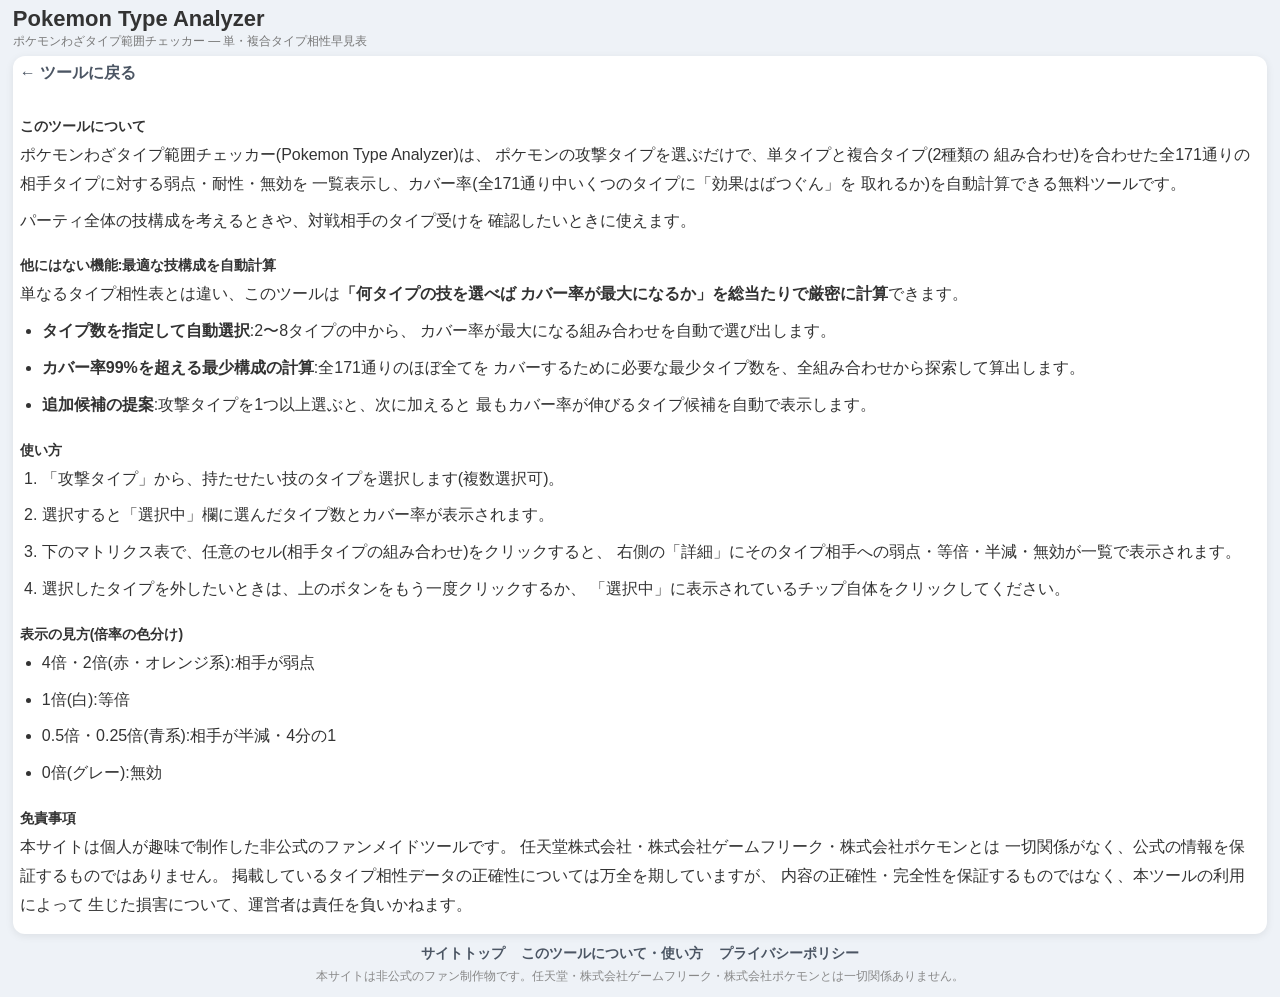
==== about.html @ 07f4dc1e "Highlight coverage-optimization features and suggest next best type Updates meta descriptions and ab" ====
<!DOCTYPE html>
<html lang="ja">
<head>
<meta charset="UTF-8">
<meta name="viewport" content="width=device-width, initial-scale=1.0">
<title>このツールについて・使い方 | ポケモンわざタイプ範囲チェッカー</title>
<meta name="description" content="ポケモンわざタイプ範囲チェッカー(Pokemon Type Analyzer)の使い方と、単タイプ・複合タイプの相性・カバー率表示の見方を説明しています。">
<link rel="stylesheet" href="style.css">
<script async src="https://pagead2.googlesyndication.com/pagead/js/adsbygoogle.js?client=ca-pub-9344731255606661"
     crossorigin="anonymous"></script>
</head>
<body>

<div class="container">

<header>
    <div>
        <h1>Pokemon Type Analyzer</h1>
        <p class="site-subtitle">ポケモンわざタイプ範囲チェッカー — 単・複合タイプ相性早見表</p>
    </div>
</header>

<section class="card page-content">

    <a class="back-link" href="index.html">&larr; ツールに戻る</a>

    <h2>このツールについて</h2>
    <p>
        ポケモンわざタイプ範囲チェッカー(Pokemon Type Analyzer)は、
        ポケモンの攻撃タイプを選ぶだけで、単タイプと複合タイプ(2種類の
        組み合わせ)を合わせた全171通りの相手タイプに対する弱点・耐性・無効を
        一覧表示し、カバー率(全171通り中いくつのタイプに「効果はばつぐん」を
        取れるか)を自動計算できる無料ツールです。
    </p>
    <p>
        パーティ全体の技構成を考えるときや、対戦相手のタイプ受けを
        確認したいときに使えます。
    </p>

    <h2>他にはない機能:最適な技構成を自動計算</h2>
    <p>
        単なるタイプ相性表とは違い、このツールは<b>「何タイプの技を選べば
        カバー率が最大になるか」を総当たりで厳密に計算</b>できます。
    </p>
    <ul>
        <li><b>タイプ数を指定して自動選択</b>:2〜8タイプの中から、
            カバー率が最大になる組み合わせを自動で選び出します。</li>
        <li><b>カバー率99%を超える最少構成の計算</b>:全171通りのほぼ全てを
            カバーするために必要な最少タイプ数を、全組み合わせから探索して算出します。</li>
        <li><b>追加候補の提案</b>:攻撃タイプを1つ以上選ぶと、次に加えると
            最もカバー率が伸びるタイプ候補を自動で表示します。</li>
    </ul>

    <h2>使い方</h2>
    <ol>
        <li>「攻撃タイプ」から、持たせたい技のタイプを選択します(複数選択可)。</li>
        <li>選択すると「選択中」欄に選んだタイプ数とカバー率が表示されます。</li>
        <li>下のマトリクス表で、任意のセル(相手タイプの組み合わせ)をクリックすると、
            右側の「詳細」にそのタイプ相手への弱点・等倍・半減・無効が一覧で表示されます。</li>
        <li>選択したタイプを外したいときは、上のボタンをもう一度クリックするか、
            「選択中」に表示されているチップ自体をクリックしてください。</li>
    </ol>

    <h2>表示の見方(倍率の色分け)</h2>
    <ul>
        <li>4倍・2倍(赤・オレンジ系):相手が弱点</li>
        <li>1倍(白):等倍</li>
        <li>0.5倍・0.25倍(青系):相手が半減・4分の1</li>
        <li>0倍(グレー):無効</li>
    </ul>

    <h2>免責事項</h2>
    <p>
        本サイトは個人が趣味で制作した非公式のファンメイドツールです。
        任天堂株式会社・株式会社ゲームフリーク・株式会社ポケモンとは
        一切関係がなく、公式の情報を保証するものではありません。
        掲載しているタイプ相性データの正確性については万全を期していますが、
        内容の正確性・完全性を保証するものではなく、本ツールの利用によって
        生じた損害について、運営者は責任を負いかねます。
    </p>

</section>

<footer class="site-footer">
    <nav>
        <a href="index.html">サイトトップ</a>
        <a href="about.html">このツールについて・使い方</a>
        <a href="privacy.html">プライバシーポリシー</a>
    </nav>
    <p class="footer-note">本サイトは非公式のファン制作物です。任天堂・株式会社ゲームフリーク・株式会社ポケモンとは一切関係ありません。</p>
</footer>

</div>

</body>
</html>
---- style.css ----
body{background:#eef2f7;font-family:'Yu Gothic UI','Meiryo',sans-serif;color:#333;}*{margin:0;padding:0;box-sizing:border-box}.container{width:98%;max-width:1800px;margin:6px auto}header{display:flex;flex-wrap:wrap;justify-content:space-between;align-items:center;gap:8px;margin-bottom:6px}h1{font-size:clamp(16px,3vw,22px)}.site-subtitle{font-size:clamp(10px,1.3vw,12px);color:#777;margin-top:1px}.header-note{font-size:10px;color:#999;max-width:280px;text-align:right;line-height:1.3}.card{background:#fff;margin-bottom:5px;padding:7px;border-radius:12px;box-shadow:0 2px 8px rgba(0,0,0,.08)}h2{font-size:14px;margin-bottom:5px}#type-list{display:grid;grid-template-columns:repeat(9,1fr);gap:4px}.type-button{border:none;border-radius:8px;padding:5px;cursor:pointer;font-weight:bold;transition:.15s;color:#333;font-size:12px}.type-button:hover{transform:scale(1.03)}.type-button.active{outline:3px solid #444}.normal{background:#ececec}.fire{background:#ffd9cc}.water{background:#d8edff}.electric{background:#fff5c7}.grass{background:#dff6d5}.ice{background:#e5fbff}.fighting{background:#ffd8d8}.poison{background:#eedcff}.ground{background:#f7e9cb}.flying{background:#eef0ff}.psychic{background:#ffdbe7}.bug{background:#edf7d7}.rock{background:#efe3cf}.ghost{background:#e4e0f4}.dragon{background:#ddd9ff}.dark{background:#ddd8d4}.steel{background:#ebedf2}.fairy{background:#ffe2ef}#selected-types{min-height:28px;display:flex;flex-wrap:wrap;gap:6px}.selected-chip{color:#333;border-radius:16px;padding:4px 10px;cursor:pointer;transition:.15s;font-weight:bold;font-size:13px}.selected-chip:hover{filter:brightness(0.93)}.selected-header{display:flex;flex-wrap:wrap;align-items:center;gap:8px;margin-bottom:6px}.selected-header h2{margin-bottom:0}.info-badge{background:#eef2f7;color:#4b5563;font-size:12px;font-weight:bold;padding:4px 10px;border-radius:14px;white-space:nowrap}.clear-button{border:1px solid #e0b4b4;border-radius:14px;padding:4px 10px;font-size:12px;font-weight:bold;background:#fff5f5;color:#b34343;cursor:pointer;transition:.15s;white-space:nowrap}.clear-button:hover{background:#ffe8e8}.matrix-wrapper{display:flex;gap:16px;align-items:stretch}#matrix-panel{flex:0 1 auto;overflow:auto;max-height:min(66vh,700px)}#detail-panel{flex:1;position:sticky;top:10px;max-height:min(66vh,700px);overflow:auto;padding:10px}#matrix-table{border-collapse:collapse;font-size:clamp(10px,1.2vw,12px);width:max-content}#matrix-table th,#matrix-table td{width:clamp(22px,3.1vw,28px);height:clamp(22px,3.1vw,28px);border:1px solid #d7d7d7;text-align:center;vertical-align:middle;white-space:nowrap}#matrix-table th.col-header{writing-mode:vertical-rl;text-orientation:mixed;height:auto;padding:4px 2px;letter-spacing:1px}#matrix-table th:first-child{width:auto;white-space:nowrap;padding:0 8px}#matrix-table td{cursor:pointer;user-select:none}#matrix-table td:hover{outline:2px solid #4285f4;outline-offset:-2px}#matrix-table th{position:sticky;top:0;z-index:2}#matrix-table th:first-child{left:0;z-index:3}#matrix-table td:first-child{position:sticky;left:0;font-weight:bold;z-index:1}.corner-cell{background:#f5f5f5}.multiplier4{background:#ffb3b3}.multiplier2{background:#ffd9b3}.multiplier1{background:#fff}.multiplier05{background:#dff2ff}.multiplier025{background:#b9ddff}.multiplier0{background:#d8d8d8}#detail{line-height:1.6;font-size:15px}#detail h3{margin-bottom:4px}#detail hr{margin:6px 0}.detail-group-title{font-size:13px;color:#777;margin-top:8px;margin-bottom:4px}.detail-grid{display:grid;grid-template-columns:repeat(3,1fr);gap:6px}.detail-cell{border-radius:8px;padding:6px 10px;display:flex;justify-content:space-between;align-items:center;font-size:13px;font-weight:bold;border:1px solid rgba(0,0,0,.06)}.detail-cell .detail-value{font-size:12px}.site-footer{margin-top:5px;padding:6px 0;text-align:center}.site-footer nav{display:flex;flex-wrap:wrap;justify-content:center;gap:16px;margin-bottom:5px}.site-footer nav a{color:#4b5563;text-decoration:none;font-size:14px;font-weight:bold}.site-footer nav a:hover{text-decoration:underline}.footer-note{font-size:12px;color:#888}.page-content h2{margin-top:22px}.page-content h2:first-child{margin-top:0}.page-content p,.page-content li{line-height:1.8;margin-bottom:8px}.page-content ul,.page-content ol{padding-left:22px;margin-bottom:12px}.back-link{display:inline-block;margin-bottom:12px;color:#4b5563;font-weight:bold;text-decoration:none}.back-link:hover{text-decoration:underline}.selected-panel{display:flex;gap:16px;align-items:flex-start;flex-wrap:wrap}.selected-main{flex:1;min-width:220px}.auto-select-panel{flex:0 0 auto;max-width:260px;padding-left:20px;border-left:1px solid #eee}.auto-select-title{font-size:11px;color:#999;margin-bottom:4px}.auto-select-list{display:flex;flex-wrap:wrap;gap:5px}.auto-select-button{border:1px solid #e0e0e0;border-radius:6px;padding:4px 8px;cursor:pointer;font-size:11px;background:#f7f8fa;color:#666;transition:.15s}.auto-select-button:hover{background:#eef0f4;color:#333}.auto-select-status{margin-top:5px;font-size:11px;color:#999;min-height:14px}.pokemon-list{display:flex;flex-wrap:wrap;gap:6px;margin-top:6px}.pokemon-chip{background:#eef2f7;color:#333;font-size:12px;font-weight:bold;padding:4px 10px;border-radius:14px}.pokemon-chip.more{background:transparent;color:#999;font-weight:normal}.external-note{margin-top:8px;font-size:10px;color:#aaa;line-height:1.4}.suggestion-area:empty{display:none}.suggestion-title{font-size:11px;color:#999;margin-top:8px;margin-bottom:4px}.suggestion-list{display:flex;flex-wrap:wrap;gap:6px}.suggestion-chip{border:none;border-radius:14px;padding:4px 10px;cursor:pointer;font-weight:bold;font-size:12px;color:#333;transition:.15s;display:flex;align-items:center;gap:5px}.suggestion-chip:hover{transform:scale(1.04)}.suggestion-percent{font-size:10px;font-weight:normal;color:#555;background:rgba(255,255,255,.6);padding:1px 5px;border-radius:8px}
@media (max-width:960px){
#type-list{grid-template-columns:repeat(6,1fr)}
.matrix-wrapper{flex-direction:column}
#matrix-panel{width:100%;max-width:100%;max-height:60vh}
#detail-panel{width:100%;min-width:0;position:static;top:auto;max-height:none;overflow:visible}
.selected-panel{flex-direction:column}
.auto-select-panel{max-width:100%;padding-left:0;border-left:none;border-top:1px solid #eee;padding-top:12px;width:100%}
}
@media (max-width:480px){
.container{width:100%;margin:8px auto;padding:0 8px}
h1{font-size:20px}
#type-list{grid-template-columns:repeat(auto-fill,minmax(70px,1fr))}
.header-note{max-width:100%;text-align:left}
}
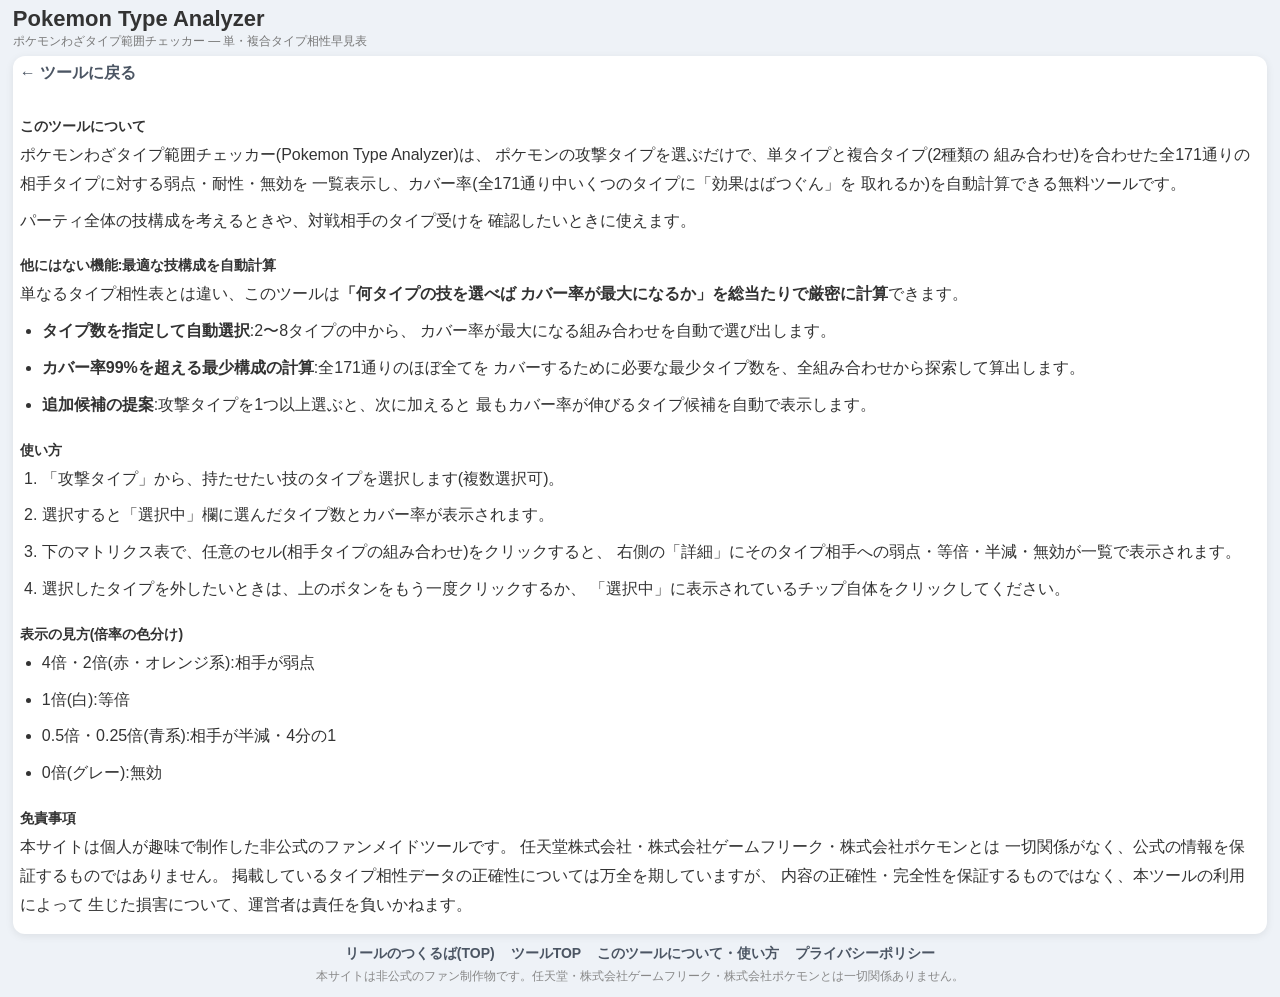
==== commit 847e630e: "Add link back to the リールのつくるば hub page in the footer The old "サイトトップ" link pointed at this tool's ow" ====
--- a/about.html
+++ b/about.html
@@ -3,6 +3,15 @@
 <head>
 <meta charset="UTF-8">
 <meta name="viewport" content="width=device-width, initial-scale=1.0">
+<!-- Google tag (gtag.js) -->
+<script async src="https://www.googletagmanager.com/gtag/js?id=G-6WRK5VPD4Z"></script>
+<script>
+  window.dataLayer = window.dataLayer || [];
+  function gtag(){dataLayer.push(arguments);}
+  gtag('js', new Date());
+
+  gtag('config', 'G-6WRK5VPD4Z');
+</script>
 <title>このツールについて・使い方 | ポケモンわざタイプ範囲チェッカー</title>
 <meta name="description" content="ポケモンわざタイプ範囲チェッカー(Pokemon Type Analyzer)の使い方と、単タイプ・複合タイプの相性・カバー率表示の見方を説明しています。">
 <link rel="stylesheet" href="style.css">
@@ -83,7 +92,8 @@
 
 <footer class="site-footer">
     <nav>
-        <a href="index.html">サイトトップ</a>
+        <a href="https://riki-riki-szk.github.io/">リールのつくるば(TOP)</a>
+        <a href="index.html">ツールTOP</a>
         <a href="about.html">このツールについて・使い方</a>
         <a href="privacy.html">プライバシーポリシー</a>
     </nav>
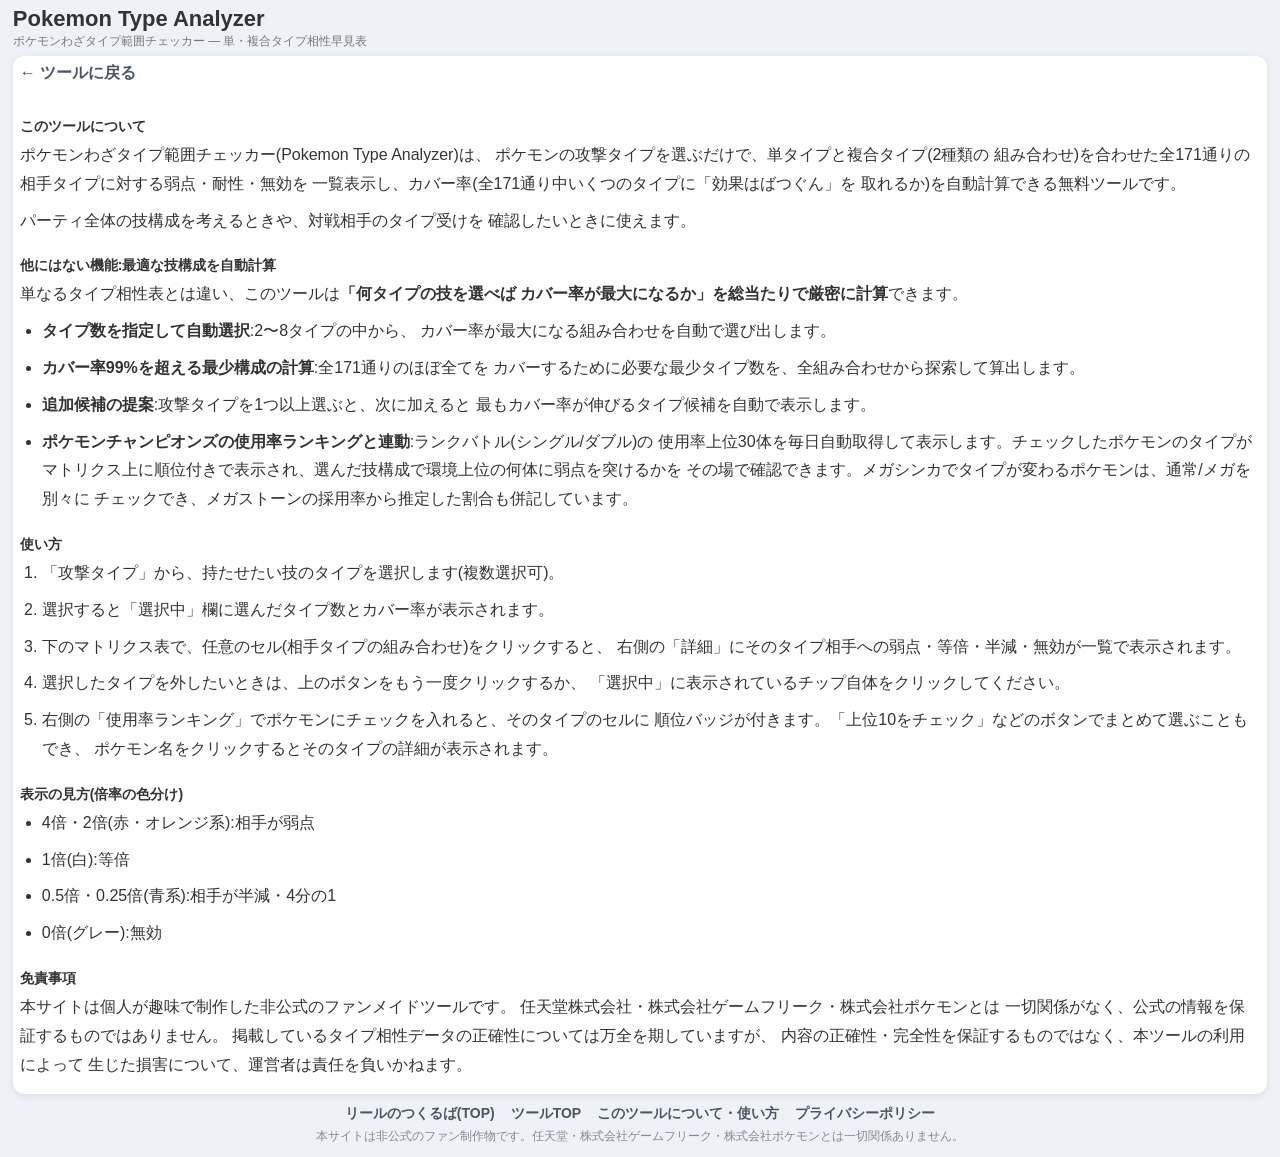
==== commit 7c7d1d86: "Add Pokemon Champions usage ranking panel linked to the matrix - scripts/build_ranking.py: fetch cha" ====
--- a/about.html
+++ b/about.html
@@ -58,6 +58,11 @@
             カバーするために必要な最少タイプ数を、全組み合わせから探索して算出します。</li>
         <li><b>追加候補の提案</b>:攻撃タイプを1つ以上選ぶと、次に加えると
             最もカバー率が伸びるタイプ候補を自動で表示します。</li>
+        <li><b>ポケモンチャンピオンズの使用率ランキングと連動</b>:ランクバトル(シングル/ダブル)の
+            使用率上位30体を毎日自動取得して表示します。チェックしたポケモンのタイプが
+            マトリクス上に順位付きで表示され、選んだ技構成で環境上位の何体に弱点を突けるかを
+            その場で確認できます。メガシンカでタイプが変わるポケモンは、通常/メガを別々に
+            チェックでき、メガストーンの採用率から推定した割合も併記しています。</li>
     </ul>
 
     <h2>使い方</h2>
@@ -68,6 +73,9 @@
             右側の「詳細」にそのタイプ相手への弱点・等倍・半減・無効が一覧で表示されます。</li>
         <li>選択したタイプを外したいときは、上のボタンをもう一度クリックするか、
             「選択中」に表示されているチップ自体をクリックしてください。</li>
+        <li>右側の「使用率ランキング」でポケモンにチェックを入れると、そのタイプのセルに
+            順位バッジが付きます。「上位10をチェック」などのボタンでまとめて選ぶこともでき、
+            ポケモン名をクリックするとそのタイプの詳細が表示されます。</li>
     </ol>
 
     <h2>表示の見方(倍率の色分け)</h2>
--- a/style.css
+++ b/style.css
@@ -1,4 +1,9 @@
-body{background:#eef2f7;font-family:'Yu Gothic UI','Meiryo',sans-serif;color:#333;}*{margin:0;padding:0;box-sizing:border-box}.container{width:98%;max-width:1800px;margin:6px auto}header{display:flex;flex-wrap:wrap;justify-content:space-between;align-items:center;gap:8px;margin-bottom:6px}h1{font-size:clamp(16px,3vw,22px)}.site-subtitle{font-size:clamp(10px,1.3vw,12px);color:#777;margin-top:1px}.header-note{font-size:10px;color:#999;max-width:280px;text-align:right;line-height:1.3}.card{background:#fff;margin-bottom:5px;padding:7px;border-radius:12px;box-shadow:0 2px 8px rgba(0,0,0,.08)}h2{font-size:14px;margin-bottom:5px}#type-list{display:grid;grid-template-columns:repeat(9,1fr);gap:4px}.type-button{border:none;border-radius:8px;padding:5px;cursor:pointer;font-weight:bold;transition:.15s;color:#333;font-size:12px}.type-button:hover{transform:scale(1.03)}.type-button.active{outline:3px solid #444}.normal{background:#ececec}.fire{background:#ffd9cc}.water{background:#d8edff}.electric{background:#fff5c7}.grass{background:#dff6d5}.ice{background:#e5fbff}.fighting{background:#ffd8d8}.poison{background:#eedcff}.ground{background:#f7e9cb}.flying{background:#eef0ff}.psychic{background:#ffdbe7}.bug{background:#edf7d7}.rock{background:#efe3cf}.ghost{background:#e4e0f4}.dragon{background:#ddd9ff}.dark{background:#ddd8d4}.steel{background:#ebedf2}.fairy{background:#ffe2ef}#selected-types{min-height:28px;display:flex;flex-wrap:wrap;gap:6px}.selected-chip{color:#333;border-radius:16px;padding:4px 10px;cursor:pointer;transition:.15s;font-weight:bold;font-size:13px}.selected-chip:hover{filter:brightness(0.93)}.selected-header{display:flex;flex-wrap:wrap;align-items:center;gap:8px;margin-bottom:6px}.selected-header h2{margin-bottom:0}.info-badge{background:#eef2f7;color:#4b5563;font-size:12px;font-weight:bold;padding:4px 10px;border-radius:14px;white-space:nowrap}.clear-button{border:1px solid #e0b4b4;border-radius:14px;padding:4px 10px;font-size:12px;font-weight:bold;background:#fff5f5;color:#b34343;cursor:pointer;transition:.15s;white-space:nowrap}.clear-button:hover{background:#ffe8e8}.matrix-wrapper{display:flex;gap:16px;align-items:stretch}#matrix-panel{flex:0 1 auto;overflow:auto;max-height:min(66vh,700px)}#detail-panel{flex:1;position:sticky;top:10px;max-height:min(66vh,700px);overflow:auto;padding:10px}#matrix-table{border-collapse:collapse;font-size:clamp(10px,1.2vw,12px);width:max-content}#matrix-table th,#matrix-table td{width:clamp(22px,3.1vw,28px);height:clamp(22px,3.1vw,28px);border:1px solid #d7d7d7;text-align:center;vertical-align:middle;white-space:nowrap}#matrix-table th.col-header{writing-mode:vertical-rl;text-orientation:mixed;height:auto;padding:4px 2px;letter-spacing:1px}#matrix-table th:first-child{width:auto;white-space:nowrap;padding:0 8px}#matrix-table td{cursor:pointer;user-select:none}#matrix-table td:hover{outline:2px solid #4285f4;outline-offset:-2px}#matrix-table th{position:sticky;top:0;z-index:2}#matrix-table th:first-child{left:0;z-index:3}#matrix-table td:first-child{position:sticky;left:0;font-weight:bold;z-index:1}.corner-cell{background:#f5f5f5}.multiplier4{background:#ffb3b3}.multiplier2{background:#ffd9b3}.multiplier1{background:#fff}.multiplier05{background:#dff2ff}.multiplier025{background:#b9ddff}.multiplier0{background:#d8d8d8}#detail{line-height:1.6;font-size:15px}#detail h3{margin-bottom:4px}#detail hr{margin:6px 0}.detail-group-title{font-size:13px;color:#777;margin-top:8px;margin-bottom:4px}.detail-grid{display:grid;grid-template-columns:repeat(3,1fr);gap:6px}.detail-cell{border-radius:8px;padding:6px 10px;display:flex;justify-content:space-between;align-items:center;font-size:13px;font-weight:bold;border:1px solid rgba(0,0,0,.06)}.detail-cell .detail-value{font-size:12px}.site-footer{margin-top:5px;padding:6px 0;text-align:center}.site-footer nav{display:flex;flex-wrap:wrap;justify-content:center;gap:16px;margin-bottom:5px}.site-footer nav a{color:#4b5563;text-decoration:none;font-size:14px;font-weight:bold}.site-footer nav a:hover{text-decoration:underline}.footer-note{font-size:12px;color:#888}.page-content h2{margin-top:22px}.page-content h2:first-child{margin-top:0}.page-content p,.page-content li{line-height:1.8;margin-bottom:8px}.page-content ul,.page-content ol{padding-left:22px;margin-bottom:12px}.back-link{display:inline-block;margin-bottom:12px;color:#4b5563;font-weight:bold;text-decoration:none}.back-link:hover{text-decoration:underline}.selected-panel{display:flex;gap:16px;align-items:flex-start;flex-wrap:wrap}.selected-main{flex:1;min-width:220px}.auto-select-panel{flex:0 0 auto;max-width:260px;padding-left:20px;border-left:1px solid #eee}.auto-select-title{font-size:11px;color:#999;margin-bottom:4px}.auto-select-list{display:flex;flex-wrap:wrap;gap:5px}.auto-select-button{border:1px solid #e0e0e0;border-radius:6px;padding:4px 8px;cursor:pointer;font-size:11px;background:#f7f8fa;color:#666;transition:.15s}.auto-select-button:hover{background:#eef0f4;color:#333}.auto-select-status{margin-top:5px;font-size:11px;color:#999;min-height:14px}.pokemon-list{display:flex;flex-wrap:wrap;gap:6px;margin-top:6px}.pokemon-chip{background:#eef2f7;color:#333;font-size:12px;font-weight:bold;padding:4px 10px;border-radius:14px}.pokemon-chip.more{background:transparent;color:#999;font-weight:normal}.external-note{margin-top:8px;font-size:10px;color:#aaa;line-height:1.4}.suggestion-area:empty{display:none}.suggestion-title{font-size:11px;color:#999;margin-top:8px;margin-bottom:4px}.suggestion-list{display:flex;flex-wrap:wrap;gap:6px}.suggestion-chip{border:none;border-radius:14px;padding:4px 10px;cursor:pointer;font-weight:bold;font-size:12px;color:#333;transition:.15s;display:flex;align-items:center;gap:5px}.suggestion-chip:hover{transform:scale(1.04)}.suggestion-percent{font-size:10px;font-weight:normal;color:#555;background:rgba(255,255,255,.6);padding:1px 5px;border-radius:8px}
+body{background:#eef2f7;font-family:'Yu Gothic UI','Meiryo',sans-serif;color:#333;}*{margin:0;padding:0;box-sizing:border-box}.container{width:98%;max-width:1800px;margin:6px auto}header{display:flex;flex-wrap:wrap;justify-content:space-between;align-items:center;gap:8px;margin-bottom:6px}h1{font-size:clamp(16px,3vw,22px)}.site-subtitle{font-size:clamp(10px,1.3vw,12px);color:#777;margin-top:1px}.header-note{font-size:10px;color:#999;max-width:280px;text-align:right;line-height:1.3}.card{background:#fff;margin-bottom:5px;padding:7px;border-radius:12px;box-shadow:0 2px 8px rgba(0,0,0,.08)}h2{font-size:14px;margin-bottom:5px}#type-list{display:grid;grid-template-columns:repeat(9,1fr);gap:4px}.type-button{border:none;border-radius:8px;padding:5px;cursor:pointer;font-weight:bold;transition:.15s;color:#333;font-size:12px}.type-button:hover{transform:scale(1.03)}.type-button.active{outline:3px solid #444}.normal{background:#ececec}.fire{background:#ffd9cc}.water{background:#d8edff}.electric{background:#fff5c7}.grass{background:#dff6d5}.ice{background:#e5fbff}.fighting{background:#ffd8d8}.poison{background:#eedcff}.ground{background:#f7e9cb}.flying{background:#eef0ff}.psychic{background:#ffdbe7}.bug{background:#edf7d7}.rock{background:#efe3cf}.ghost{background:#e4e0f4}.dragon{background:#ddd9ff}.dark{background:#ddd8d4}.steel{background:#ebedf2}.fairy{background:#ffe2ef}#selected-types{min-height:28px;display:flex;flex-wrap:wrap;gap:6px}.selected-chip{color:#333;border-radius:16px;padding:4px 10px;cursor:pointer;transition:.15s;font-weight:bold;font-size:13px}.selected-chip:hover{filter:brightness(0.93)}.selected-header{display:flex;flex-wrap:wrap;align-items:center;gap:8px;margin-bottom:6px}.selected-header h2{margin-bottom:0}.info-badge{background:#eef2f7;color:#4b5563;font-size:12px;font-weight:bold;padding:4px 10px;border-radius:14px;white-space:nowrap}.clear-button{border:1px solid #e0b4b4;border-radius:14px;padding:4px 10px;font-size:12px;font-weight:bold;background:#fff5f5;color:#b34343;cursor:pointer;transition:.15s;white-space:nowrap}.clear-button:hover{background:#ffe8e8}.matrix-wrapper{display:flex;gap:16px;align-items:stretch}#matrix-panel{flex:0 1 auto;overflow:auto;max-height:min(66vh,700px)}#detail-panel{flex:1;position:sticky;top:10px;max-height:min(66vh,700px);overflow:auto;padding:10px}#matrix-table{border-collapse:collapse;font-size:clamp(10px,1.2vw,12px);width:max-content}#matrix-table th,#matrix-table td{width:clamp(22px,3.1vw,28px);height:clamp(22px,3.1vw,28px);border:1px solid #d7d7d7;text-align:center;vertical-align:middle;white-space:nowrap}#matrix-table th.col-header{writing-mode:vertical-rl;text-orientation:mixed;height:auto;padding:4px 2px;letter-spacing:1px}#matrix-table th:first-child{width:auto;white-space:nowrap;padding:0 8px}#matrix-table td{cursor:pointer;user-select:none}#matrix-table td:hover{outline:2px solid #4285f4;outline-offset:-2px}#matrix-table th{position:sticky;top:0;z-index:2}#matrix-table th:first-child{left:0;z-index:3}#matrix-table td:first-child{position:sticky;left:0;font-weight:bold;z-index:1}.corner-cell{background:#f5f5f5}.multiplier4{background:#ffb3b3}.multiplier2{background:#ffd9b3}.multiplier1{background:#fff}.multiplier05{background:#dff2ff}.multiplier025{background:#b9ddff}.multiplier0{background:#d8d8d8}#detail{line-height:1.6;font-size:15px}#detail h3{margin-bottom:4px}#detail hr{margin:6px 0}.detail-group-title{font-size:13px;color:#777;margin-top:8px;margin-bottom:4px}.detail-grid{display:grid;grid-template-columns:repeat(3,1fr);gap:6px}.detail-cell{border-radius:8px;padding:6px 10px;display:flex;justify-content:space-between;align-items:center;font-size:13px;font-weight:bold;border:1px solid rgba(0,0,0,.06)}.detail-cell .detail-value{font-size:12px}.site-footer{margin-top:5px;padding:6px 0;text-align:center}.site-footer nav{display:flex;flex-wrap:wrap;justify-content:center;gap:16px;margin-bottom:5px}.site-footer nav a{color:#4b5563;text-decoration:none;font-size:14px;font-weight:bold}.site-footer nav a:hover{text-decoration:underline}.footer-note{font-size:12px;color:#888}.page-content h2{margin-top:22px}.page-content h2:first-child{margin-top:0}.page-content p,.page-content li{line-height:1.8;margin-bottom:8px}.page-content ul,.page-content ol{padding-left:22px;margin-bottom:12px}.back-link{display:inline-block;margin-bottom:12px;color:#4b5563;font-weight:bold;text-decoration:none}.back-link:hover{text-decoration:underline}.selected-panel{display:flex;gap:16px;align-items:flex-start;flex-wrap:wrap}.selected-main{flex:1;min-width:220px}.auto-select-panel{flex:0 0 auto;max-width:260px;padding-left:20px;border-left:1px solid #eee}.auto-select-title{font-size:11px;color:#999;margin-bottom:4px}.auto-select-list{display:flex;flex-wrap:wrap;gap:5px}.auto-select-button{border:1px solid #e0e0e0;border-radius:6px;padding:4px 8px;cursor:pointer;font-size:11px;background:#f7f8fa;color:#666;transition:.15s}.auto-select-button:hover{background:#eef0f4;color:#333}.auto-select-status{margin-top:5px;font-size:11px;color:#999;min-height:14px}.pokemon-list{display:flex;flex-wrap:wrap;gap:6px;margin-top:6px}.pokemon-chip{background:#eef2f7;color:#333;font-size:12px;font-weight:bold;padding:4px 10px;border-radius:14px}.pokemon-chip.more{background:transparent;color:#999;font-weight:normal}.external-note{margin-top:8px;font-size:10px;color:#aaa;line-height:1.4}.suggestion-area:empty{display:none}.suggestion-title{font-size:11px;color:#999;margin-top:8px;margin-bottom:4px}.suggestion-list{display:flex;flex-wrap:wrap;gap:6px}.suggestion-chip{border:none;border-radius:14px;padding:4px 10px;cursor:pointer;font-weight:bold;font-size:12px;color:#333;transition:.15s;display:flex;align-items:center;gap:5px}.suggestion-chip:hover{transform:scale(1.04)}.suggestion-percent{font-size:10px;font-weight:normal;color:#555;background:rgba(255,255,255,.6);padding:1px 5px;border-radius:8px}#ranking-panel{flex:1 1 340px;min-width:300px;max-width:560px;position:sticky;top:10px;max-height:min(66vh,700px);overflow:auto;padding:10px;font-size:12px}.ranking-header{display:flex;align-items:center;justify-content:space-between;gap:8px;flex-wrap:wrap}.ranking-header h2{margin-bottom:0}.ranking-tabs{display:flex;gap:4px}.ranking-tab{border:1px solid #e0e0e0;border-radius:6px;padding:3px 10px;font-size:11px;background:#f7f8fa;color:#666;cursor:pointer;transition:.15s}.ranking-tab:hover{background:#eef0f4;color:#333}.ranking-tab.active{background:#2563eb;border-color:#2563eb;color:#fff;font-weight:bold}.ranking-meta{font-size:10px;color:#999;margin-top:2px;min-height:12px}.ranking-actions{display:flex;flex-wrap:wrap;gap:5px;margin-top:6px}.ranking-summary{font-size:11px;color:#4b5563;font-weight:bold;background:#eef2f7;border-radius:8px;padding:5px 8px;margin-top:6px;line-height:1.4}.ranking-list{display:flex;flex-direction:column;gap:2px;margin-top:6px}.ranking-row{border-bottom:1px solid #f0f0f0;padding:3px 0}.ranking-main{display:flex;align-items:center;gap:5px;flex-wrap:wrap}.ranking-check{width:14px;height:14px;margin:0;cursor:pointer;accent-color:#2563eb;flex:0 0 auto}.ranking-no{font-size:10px;font-weight:bold;color:#fff;background:#9aa4b2;border-radius:8px;min-width:22px;text-align:center;padding:1px 4px;flex:0 0 auto}.ranking-row:nth-child(-n+3) .ranking-no{background:#d97706}.ranking-name{border:none;background:none;font-size:12px;font-weight:bold;color:#333;cursor:pointer;padding:2px 2px;text-align:left;font-family:inherit}.ranking-name:hover{text-decoration:underline;color:#2563eb}.ranking-types{display:inline-flex;gap:3px;flex-wrap:wrap;margin-left:auto}.ranking-type-chip{font-size:10px;font-weight:bold;color:#333;border-radius:8px;padding:1px 6px;border:1px solid rgba(0,0,0,.06);white-space:nowrap}.ranking-forms{display:flex;flex-direction:column;gap:2px;margin:2px 0 0 22px}.ranking-form{display:flex;align-items:center;gap:5px;cursor:pointer;font-size:11px;color:#555}.ranking-form-name{font-weight:bold;min-width:36px}.ranking-form .ranking-types{margin-left:0}.ranking-rate{font-size:10px;color:#888;margin-left:auto;white-space:nowrap}#matrix-table td{position:relative}#matrix-table td.ranking-marked{box-shadow:inset 0 0 0 2px #2563eb}.ranking-mark{position:absolute;top:-1px;right:-1px;font-size:8px;line-height:1;font-weight:bold;color:#fff;background:#2563eb;border-radius:0 0 0 4px;padding:1px 3px;pointer-events:none}
+@media (max-width:1200px){
+.matrix-wrapper{flex-wrap:wrap}
+#ranking-panel{flex:1 1 100%;min-width:0;max-width:100%;position:static;top:auto;max-height:60vh}
+.ranking-list{display:grid;grid-template-columns:1fr 1fr;gap:2px 16px}
+}
 @media (max-width:960px){
 #type-list{grid-template-columns:repeat(6,1fr)}
 .matrix-wrapper{flex-direction:column}
@@ -7,6 +12,9 @@
 .selected-panel{flex-direction:column}
 .auto-select-panel{max-width:100%;padding-left:0;border-left:none;border-top:1px solid #eee;padding-top:12px;width:100%}
 }
+@media (max-width:600px){
+.ranking-list{grid-template-columns:1fr}
+}
 @media (max-width:480px){
 .container{width:100%;margin:8px auto;padding:0 8px}
 h1{font-size:20px}
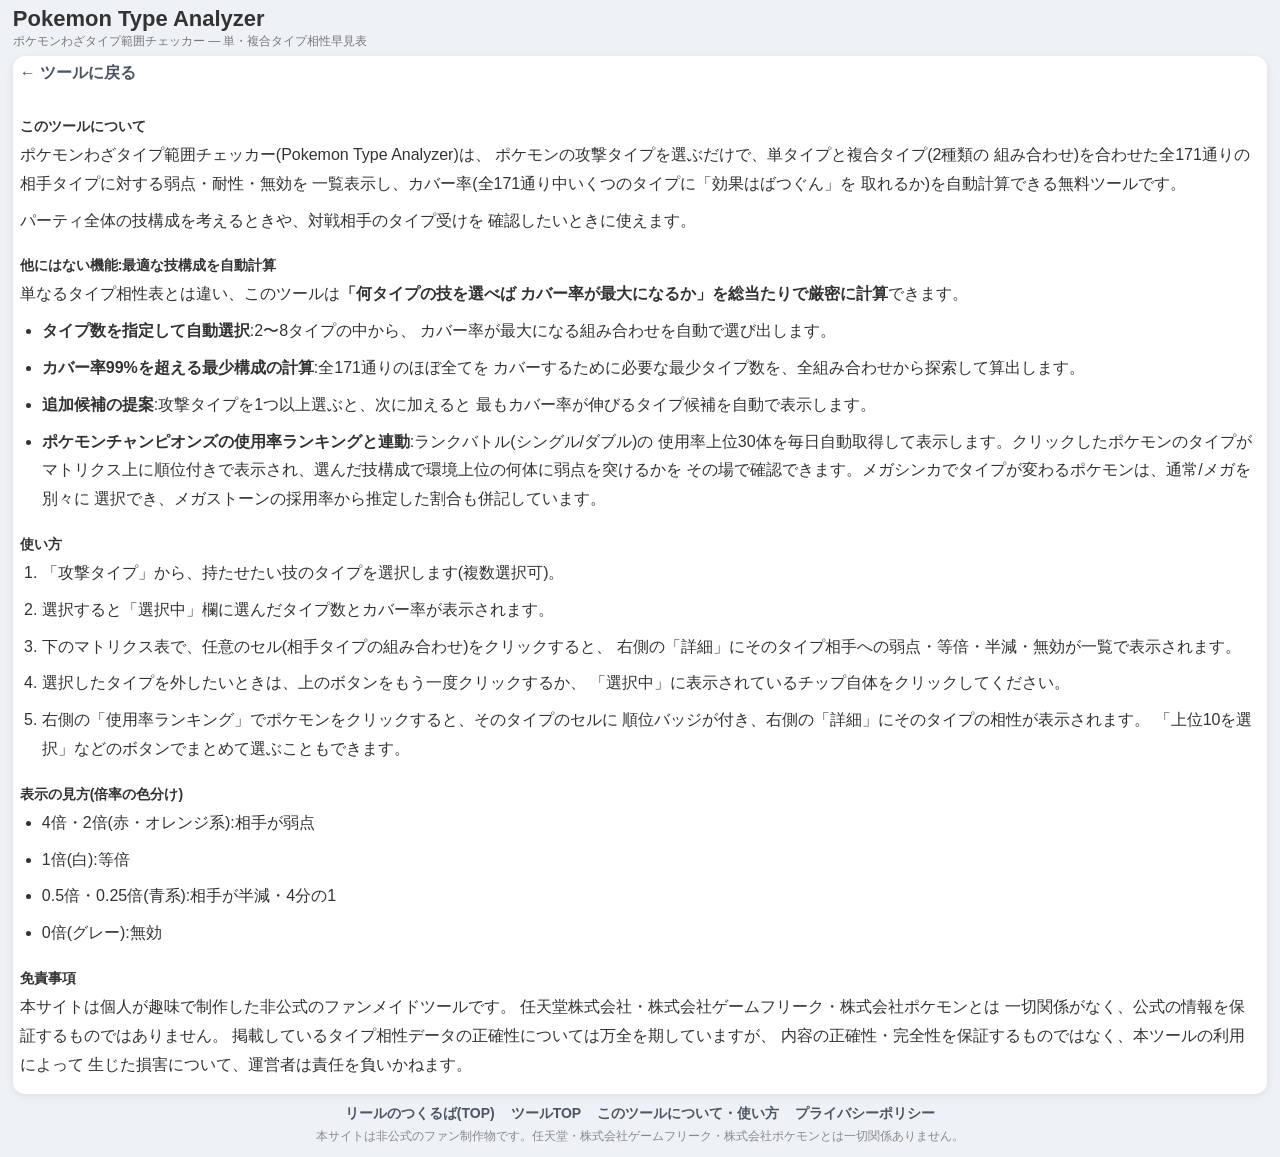
==== commit 8f1a94ec: "Switch ranking panel from checkboxes to click-toggle buttons One button per form, styled like the at" ====
--- a/about.html
+++ b/about.html
@@ -59,10 +59,10 @@
         <li><b>追加候補の提案</b>:攻撃タイプを1つ以上選ぶと、次に加えると
             最もカバー率が伸びるタイプ候補を自動で表示します。</li>
         <li><b>ポケモンチャンピオンズの使用率ランキングと連動</b>:ランクバトル(シングル/ダブル)の
-            使用率上位30体を毎日自動取得して表示します。チェックしたポケモンのタイプが
+            使用率上位30体を毎日自動取得して表示します。クリックしたポケモンのタイプが
             マトリクス上に順位付きで表示され、選んだ技構成で環境上位の何体に弱点を突けるかを
             その場で確認できます。メガシンカでタイプが変わるポケモンは、通常/メガを別々に
-            チェックでき、メガストーンの採用率から推定した割合も併記しています。</li>
+            選択でき、メガストーンの採用率から推定した割合も併記しています。</li>
     </ul>
 
     <h2>使い方</h2>
@@ -73,9 +73,9 @@
             右側の「詳細」にそのタイプ相手への弱点・等倍・半減・無効が一覧で表示されます。</li>
         <li>選択したタイプを外したいときは、上のボタンをもう一度クリックするか、
             「選択中」に表示されているチップ自体をクリックしてください。</li>
-        <li>右側の「使用率ランキング」でポケモンにチェックを入れると、そのタイプのセルに
-            順位バッジが付きます。「上位10をチェック」などのボタンでまとめて選ぶこともでき、
-            ポケモン名をクリックするとそのタイプの詳細が表示されます。</li>
+        <li>右側の「使用率ランキング」でポケモンをクリックすると、そのタイプのセルに
+            順位バッジが付き、右側の「詳細」にそのタイプの相性が表示されます。
+            「上位10を選択」などのボタンでまとめて選ぶこともできます。</li>
     </ol>
 
     <h2>表示の見方(倍率の色分け)</h2>
--- a/style.css
+++ b/style.css
@@ -1,5 +1,5 @@
-body{background:#eef2f7;font-family:'Yu Gothic UI','Meiryo',sans-serif;color:#333;}*{margin:0;padding:0;box-sizing:border-box}.container{width:98%;max-width:1800px;margin:6px auto}header{display:flex;flex-wrap:wrap;justify-content:space-between;align-items:center;gap:8px;margin-bottom:6px}h1{font-size:clamp(16px,3vw,22px)}.site-subtitle{font-size:clamp(10px,1.3vw,12px);color:#777;margin-top:1px}.header-note{font-size:10px;color:#999;max-width:280px;text-align:right;line-height:1.3}.card{background:#fff;margin-bottom:5px;padding:7px;border-radius:12px;box-shadow:0 2px 8px rgba(0,0,0,.08)}h2{font-size:14px;margin-bottom:5px}#type-list{display:grid;grid-template-columns:repeat(9,1fr);gap:4px}.type-button{border:none;border-radius:8px;padding:5px;cursor:pointer;font-weight:bold;transition:.15s;color:#333;font-size:12px}.type-button:hover{transform:scale(1.03)}.type-button.active{outline:3px solid #444}.normal{background:#ececec}.fire{background:#ffd9cc}.water{background:#d8edff}.electric{background:#fff5c7}.grass{background:#dff6d5}.ice{background:#e5fbff}.fighting{background:#ffd8d8}.poison{background:#eedcff}.ground{background:#f7e9cb}.flying{background:#eef0ff}.psychic{background:#ffdbe7}.bug{background:#edf7d7}.rock{background:#efe3cf}.ghost{background:#e4e0f4}.dragon{background:#ddd9ff}.dark{background:#ddd8d4}.steel{background:#ebedf2}.fairy{background:#ffe2ef}#selected-types{min-height:28px;display:flex;flex-wrap:wrap;gap:6px}.selected-chip{color:#333;border-radius:16px;padding:4px 10px;cursor:pointer;transition:.15s;font-weight:bold;font-size:13px}.selected-chip:hover{filter:brightness(0.93)}.selected-header{display:flex;flex-wrap:wrap;align-items:center;gap:8px;margin-bottom:6px}.selected-header h2{margin-bottom:0}.info-badge{background:#eef2f7;color:#4b5563;font-size:12px;font-weight:bold;padding:4px 10px;border-radius:14px;white-space:nowrap}.clear-button{border:1px solid #e0b4b4;border-radius:14px;padding:4px 10px;font-size:12px;font-weight:bold;background:#fff5f5;color:#b34343;cursor:pointer;transition:.15s;white-space:nowrap}.clear-button:hover{background:#ffe8e8}.matrix-wrapper{display:flex;gap:16px;align-items:stretch}#matrix-panel{flex:0 1 auto;overflow:auto;max-height:min(66vh,700px)}#detail-panel{flex:1;position:sticky;top:10px;max-height:min(66vh,700px);overflow:auto;padding:10px}#matrix-table{border-collapse:collapse;font-size:clamp(10px,1.2vw,12px);width:max-content}#matrix-table th,#matrix-table td{width:clamp(22px,3.1vw,28px);height:clamp(22px,3.1vw,28px);border:1px solid #d7d7d7;text-align:center;vertical-align:middle;white-space:nowrap}#matrix-table th.col-header{writing-mode:vertical-rl;text-orientation:mixed;height:auto;padding:4px 2px;letter-spacing:1px}#matrix-table th:first-child{width:auto;white-space:nowrap;padding:0 8px}#matrix-table td{cursor:pointer;user-select:none}#matrix-table td:hover{outline:2px solid #4285f4;outline-offset:-2px}#matrix-table th{position:sticky;top:0;z-index:2}#matrix-table th:first-child{left:0;z-index:3}#matrix-table td:first-child{position:sticky;left:0;font-weight:bold;z-index:1}.corner-cell{background:#f5f5f5}.multiplier4{background:#ffb3b3}.multiplier2{background:#ffd9b3}.multiplier1{background:#fff}.multiplier05{background:#dff2ff}.multiplier025{background:#b9ddff}.multiplier0{background:#d8d8d8}#detail{line-height:1.6;font-size:15px}#detail h3{margin-bottom:4px}#detail hr{margin:6px 0}.detail-group-title{font-size:13px;color:#777;margin-top:8px;margin-bottom:4px}.detail-grid{display:grid;grid-template-columns:repeat(3,1fr);gap:6px}.detail-cell{border-radius:8px;padding:6px 10px;display:flex;justify-content:space-between;align-items:center;font-size:13px;font-weight:bold;border:1px solid rgba(0,0,0,.06)}.detail-cell .detail-value{font-size:12px}.site-footer{margin-top:5px;padding:6px 0;text-align:center}.site-footer nav{display:flex;flex-wrap:wrap;justify-content:center;gap:16px;margin-bottom:5px}.site-footer nav a{color:#4b5563;text-decoration:none;font-size:14px;font-weight:bold}.site-footer nav a:hover{text-decoration:underline}.footer-note{font-size:12px;color:#888}.page-content h2{margin-top:22px}.page-content h2:first-child{margin-top:0}.page-content p,.page-content li{line-height:1.8;margin-bottom:8px}.page-content ul,.page-content ol{padding-left:22px;margin-bottom:12px}.back-link{display:inline-block;margin-bottom:12px;color:#4b5563;font-weight:bold;text-decoration:none}.back-link:hover{text-decoration:underline}.selected-panel{display:flex;gap:16px;align-items:flex-start;flex-wrap:wrap}.selected-main{flex:1;min-width:220px}.auto-select-panel{flex:0 0 auto;max-width:260px;padding-left:20px;border-left:1px solid #eee}.auto-select-title{font-size:11px;color:#999;margin-bottom:4px}.auto-select-list{display:flex;flex-wrap:wrap;gap:5px}.auto-select-button{border:1px solid #e0e0e0;border-radius:6px;padding:4px 8px;cursor:pointer;font-size:11px;background:#f7f8fa;color:#666;transition:.15s}.auto-select-button:hover{background:#eef0f4;color:#333}.auto-select-status{margin-top:5px;font-size:11px;color:#999;min-height:14px}.pokemon-list{display:flex;flex-wrap:wrap;gap:6px;margin-top:6px}.pokemon-chip{background:#eef2f7;color:#333;font-size:12px;font-weight:bold;padding:4px 10px;border-radius:14px}.pokemon-chip.more{background:transparent;color:#999;font-weight:normal}.external-note{margin-top:8px;font-size:10px;color:#aaa;line-height:1.4}.suggestion-area:empty{display:none}.suggestion-title{font-size:11px;color:#999;margin-top:8px;margin-bottom:4px}.suggestion-list{display:flex;flex-wrap:wrap;gap:6px}.suggestion-chip{border:none;border-radius:14px;padding:4px 10px;cursor:pointer;font-weight:bold;font-size:12px;color:#333;transition:.15s;display:flex;align-items:center;gap:5px}.suggestion-chip:hover{transform:scale(1.04)}.suggestion-percent{font-size:10px;font-weight:normal;color:#555;background:rgba(255,255,255,.6);padding:1px 5px;border-radius:8px}#ranking-panel{flex:1 1 340px;min-width:300px;max-width:560px;position:sticky;top:10px;max-height:min(66vh,700px);overflow:auto;padding:10px;font-size:12px}.ranking-header{display:flex;align-items:center;justify-content:space-between;gap:8px;flex-wrap:wrap}.ranking-header h2{margin-bottom:0}.ranking-tabs{display:flex;gap:4px}.ranking-tab{border:1px solid #e0e0e0;border-radius:6px;padding:3px 10px;font-size:11px;background:#f7f8fa;color:#666;cursor:pointer;transition:.15s}.ranking-tab:hover{background:#eef0f4;color:#333}.ranking-tab.active{background:#2563eb;border-color:#2563eb;color:#fff;font-weight:bold}.ranking-meta{font-size:10px;color:#999;margin-top:2px;min-height:12px}.ranking-actions{display:flex;flex-wrap:wrap;gap:5px;margin-top:6px}.ranking-summary{font-size:11px;color:#4b5563;font-weight:bold;background:#eef2f7;border-radius:8px;padding:5px 8px;margin-top:6px;line-height:1.4}.ranking-list{display:flex;flex-direction:column;gap:2px;margin-top:6px}.ranking-row{border-bottom:1px solid #f0f0f0;padding:3px 0}.ranking-main{display:flex;align-items:center;gap:5px;flex-wrap:wrap}.ranking-check{width:14px;height:14px;margin:0;cursor:pointer;accent-color:#2563eb;flex:0 0 auto}.ranking-no{font-size:10px;font-weight:bold;color:#fff;background:#9aa4b2;border-radius:8px;min-width:22px;text-align:center;padding:1px 4px;flex:0 0 auto}.ranking-row:nth-child(-n+3) .ranking-no{background:#d97706}.ranking-name{border:none;background:none;font-size:12px;font-weight:bold;color:#333;cursor:pointer;padding:2px 2px;text-align:left;font-family:inherit}.ranking-name:hover{text-decoration:underline;color:#2563eb}.ranking-types{display:inline-flex;gap:3px;flex-wrap:wrap;margin-left:auto}.ranking-type-chip{font-size:10px;font-weight:bold;color:#333;border-radius:8px;padding:1px 6px;border:1px solid rgba(0,0,0,.06);white-space:nowrap}.ranking-forms{display:flex;flex-direction:column;gap:2px;margin:2px 0 0 22px}.ranking-form{display:flex;align-items:center;gap:5px;cursor:pointer;font-size:11px;color:#555}.ranking-form-name{font-weight:bold;min-width:36px}.ranking-form .ranking-types{margin-left:0}.ranking-rate{font-size:10px;color:#888;margin-left:auto;white-space:nowrap}#matrix-table td{position:relative}#matrix-table td.ranking-marked{box-shadow:inset 0 0 0 2px #2563eb}.ranking-mark{position:absolute;top:-1px;right:-1px;font-size:8px;line-height:1;font-weight:bold;color:#fff;background:#2563eb;border-radius:0 0 0 4px;padding:1px 3px;pointer-events:none}
-@media (max-width:1200px){
+body{background:#eef2f7;font-family:'Yu Gothic UI','Meiryo',sans-serif;color:#333;}*{margin:0;padding:0;box-sizing:border-box}.container{width:98%;max-width:1800px;margin:6px auto}header{display:flex;flex-wrap:wrap;justify-content:space-between;align-items:center;gap:8px;margin-bottom:6px}h1{font-size:clamp(16px,3vw,22px)}.site-subtitle{font-size:clamp(10px,1.3vw,12px);color:#777;margin-top:1px}.header-note{font-size:10px;color:#999;max-width:280px;text-align:right;line-height:1.3}.card{background:#fff;margin-bottom:5px;padding:7px;border-radius:12px;box-shadow:0 2px 8px rgba(0,0,0,.08)}h2{font-size:14px;margin-bottom:5px}#type-list{display:grid;grid-template-columns:repeat(9,1fr);gap:4px}.type-button{border:none;border-radius:8px;padding:5px;cursor:pointer;font-weight:bold;transition:.15s;color:#333;font-size:12px}.type-button:hover{transform:scale(1.03)}.type-button.active{outline:3px solid #444}.normal{background:#ececec}.fire{background:#ffd9cc}.water{background:#d8edff}.electric{background:#fff5c7}.grass{background:#dff6d5}.ice{background:#e5fbff}.fighting{background:#ffd8d8}.poison{background:#eedcff}.ground{background:#f7e9cb}.flying{background:#eef0ff}.psychic{background:#ffdbe7}.bug{background:#edf7d7}.rock{background:#efe3cf}.ghost{background:#e4e0f4}.dragon{background:#ddd9ff}.dark{background:#ddd8d4}.steel{background:#ebedf2}.fairy{background:#ffe2ef}#selected-types{min-height:28px;display:flex;flex-wrap:wrap;gap:6px}.selected-chip{color:#333;border-radius:16px;padding:4px 10px;cursor:pointer;transition:.15s;font-weight:bold;font-size:13px}.selected-chip:hover{filter:brightness(0.93)}.selected-header{display:flex;flex-wrap:wrap;align-items:center;gap:8px;margin-bottom:6px}.selected-header h2{margin-bottom:0}.info-badge{background:#eef2f7;color:#4b5563;font-size:12px;font-weight:bold;padding:4px 10px;border-radius:14px;white-space:nowrap}.clear-button{border:1px solid #e0b4b4;border-radius:14px;padding:4px 10px;font-size:12px;font-weight:bold;background:#fff5f5;color:#b34343;cursor:pointer;transition:.15s;white-space:nowrap}.clear-button:hover{background:#ffe8e8}.matrix-wrapper{display:flex;gap:16px;align-items:stretch}#matrix-panel{flex:0 1 auto;overflow:auto;max-height:min(66vh,700px)}#detail-panel{flex:1;position:sticky;top:10px;max-height:min(66vh,700px);overflow:auto;padding:10px}#matrix-table{border-collapse:collapse;font-size:clamp(10px,1.2vw,12px);width:max-content}#matrix-table th,#matrix-table td{width:clamp(22px,3.1vw,28px);height:clamp(22px,3.1vw,28px);border:1px solid #d7d7d7;text-align:center;vertical-align:middle;white-space:nowrap}#matrix-table th.col-header{writing-mode:vertical-rl;text-orientation:mixed;height:auto;padding:4px 2px;letter-spacing:1px}#matrix-table th:first-child{width:auto;white-space:nowrap;padding:0 8px}#matrix-table td{cursor:pointer;user-select:none}#matrix-table td:hover{outline:2px solid #4285f4;outline-offset:-2px}#matrix-table th{position:sticky;top:0;z-index:2}#matrix-table th:first-child{left:0;z-index:3}#matrix-table td:first-child{position:sticky;left:0;font-weight:bold;z-index:1}.corner-cell{background:#f5f5f5}.multiplier4{background:#ffb3b3}.multiplier2{background:#ffd9b3}.multiplier1{background:#fff}.multiplier05{background:#dff2ff}.multiplier025{background:#b9ddff}.multiplier0{background:#d8d8d8}#detail{line-height:1.6;font-size:15px}#detail h3{margin-bottom:4px}#detail hr{margin:6px 0}.detail-group-title{font-size:13px;color:#777;margin-top:8px;margin-bottom:4px}.detail-grid{display:grid;grid-template-columns:repeat(3,1fr);gap:6px}.detail-cell{border-radius:8px;padding:6px 10px;display:flex;justify-content:space-between;align-items:center;font-size:13px;font-weight:bold;border:1px solid rgba(0,0,0,.06)}.detail-cell .detail-value{font-size:12px}.site-footer{margin-top:5px;padding:6px 0;text-align:center}.site-footer nav{display:flex;flex-wrap:wrap;justify-content:center;gap:16px;margin-bottom:5px}.site-footer nav a{color:#4b5563;text-decoration:none;font-size:14px;font-weight:bold}.site-footer nav a:hover{text-decoration:underline}.footer-note{font-size:12px;color:#888}.page-content h2{margin-top:22px}.page-content h2:first-child{margin-top:0}.page-content p,.page-content li{line-height:1.8;margin-bottom:8px}.page-content ul,.page-content ol{padding-left:22px;margin-bottom:12px}.back-link{display:inline-block;margin-bottom:12px;color:#4b5563;font-weight:bold;text-decoration:none}.back-link:hover{text-decoration:underline}.selected-panel{display:flex;gap:16px;align-items:flex-start;flex-wrap:wrap}.selected-main{flex:1;min-width:220px}.auto-select-panel{flex:0 0 auto;max-width:260px;padding-left:20px;border-left:1px solid #eee}.auto-select-title{font-size:11px;color:#999;margin-bottom:4px}.auto-select-list{display:flex;flex-wrap:wrap;gap:5px}.auto-select-button{border:1px solid #e0e0e0;border-radius:6px;padding:4px 8px;cursor:pointer;font-size:11px;background:#f7f8fa;color:#666;transition:.15s}.auto-select-button:hover{background:#eef0f4;color:#333}.auto-select-status{margin-top:5px;font-size:11px;color:#999;min-height:14px}.pokemon-list{display:flex;flex-wrap:wrap;gap:6px;margin-top:6px}.pokemon-chip{background:#eef2f7;color:#333;font-size:12px;font-weight:bold;padding:4px 10px;border-radius:14px}.pokemon-chip.more{background:transparent;color:#999;font-weight:normal}.external-note{margin-top:8px;font-size:10px;color:#aaa;line-height:1.4}.suggestion-area:empty{display:none}.suggestion-title{font-size:11px;color:#999;margin-top:8px;margin-bottom:4px}.suggestion-list{display:flex;flex-wrap:wrap;gap:6px}.suggestion-chip{border:none;border-radius:14px;padding:4px 10px;cursor:pointer;font-weight:bold;font-size:12px;color:#333;transition:.15s;display:flex;align-items:center;gap:5px}.suggestion-chip:hover{transform:scale(1.04)}.suggestion-percent{font-size:10px;font-weight:normal;color:#555;background:rgba(255,255,255,.6);padding:1px 5px;border-radius:8px}#ranking-panel{flex:0 1 400px;min-width:340px;position:sticky;top:10px;max-height:min(66vh,700px);overflow:auto;padding:10px;font-size:12px}.ranking-header{display:flex;align-items:center;justify-content:space-between;gap:8px;flex-wrap:wrap}.ranking-header h2{margin-bottom:0}.ranking-tabs{display:flex;gap:4px}.ranking-tab{border:1px solid #e0e0e0;border-radius:6px;padding:3px 10px;font-size:11px;background:#f7f8fa;color:#666;cursor:pointer;transition:.15s}.ranking-tab:hover{background:#eef0f4;color:#333}.ranking-tab.active{background:#2563eb;border-color:#2563eb;color:#fff;font-weight:bold}.ranking-meta{font-size:10px;color:#999;margin-top:2px;min-height:12px}.ranking-actions{display:flex;flex-wrap:wrap;gap:5px;margin-top:6px}.ranking-summary{font-size:11px;color:#4b5563;font-weight:bold;background:#eef2f7;border-radius:8px;padding:5px 8px;margin-top:6px;line-height:1.4}.ranking-list{display:flex;flex-direction:column;gap:3px;margin-top:6px}.ranking-item{display:flex;align-items:center;gap:5px;flex-wrap:wrap;width:100%;border:none;border-radius:8px;padding:4px 6px;background:#f3f5f9;color:#333;cursor:pointer;font-family:inherit;font-size:12px;text-align:left;transition:.15s}.ranking-item:hover{background:#e9edf5;transform:scale(1.01)}.ranking-item.active{outline:3px solid #444;background:#fff}.ranking-item-sub{margin-left:22px;width:calc(100% - 22px)}.ranking-no{font-size:10px;font-weight:bold;color:#fff;background:#9aa4b2;border-radius:8px;min-width:22px;text-align:center;padding:1px 4px;flex:0 0 auto}.ranking-no-top{background:#d97706}.ranking-name{font-weight:bold}.ranking-form-name{font-size:10px;font-weight:bold;color:#555;background:#e3e7ef;border-radius:6px;padding:1px 5px}.ranking-types{display:inline-flex;gap:3px;flex-wrap:wrap;margin-left:auto}.ranking-type-chip{font-size:10px;font-weight:bold;color:#333;border-radius:8px;padding:1px 6px;border:1px solid rgba(0,0,0,.06);white-space:nowrap}.ranking-rate{font-size:10px;color:#888;white-space:nowrap;min-width:36px;text-align:right}#matrix-table td{position:relative}#matrix-table td.ranking-marked{box-shadow:inset 0 0 0 2px #2563eb}.ranking-mark{position:absolute;top:-1px;right:-1px;font-size:8px;line-height:1;font-weight:bold;color:#fff;background:#2563eb;border-radius:0 0 0 4px;padding:1px 3px;pointer-events:none}
+@media (max-width:1400px){
 .matrix-wrapper{flex-wrap:wrap}
 #ranking-panel{flex:1 1 100%;min-width:0;max-width:100%;position:static;top:auto;max-height:60vh}
 .ranking-list{display:grid;grid-template-columns:1fr 1fr;gap:2px 16px}
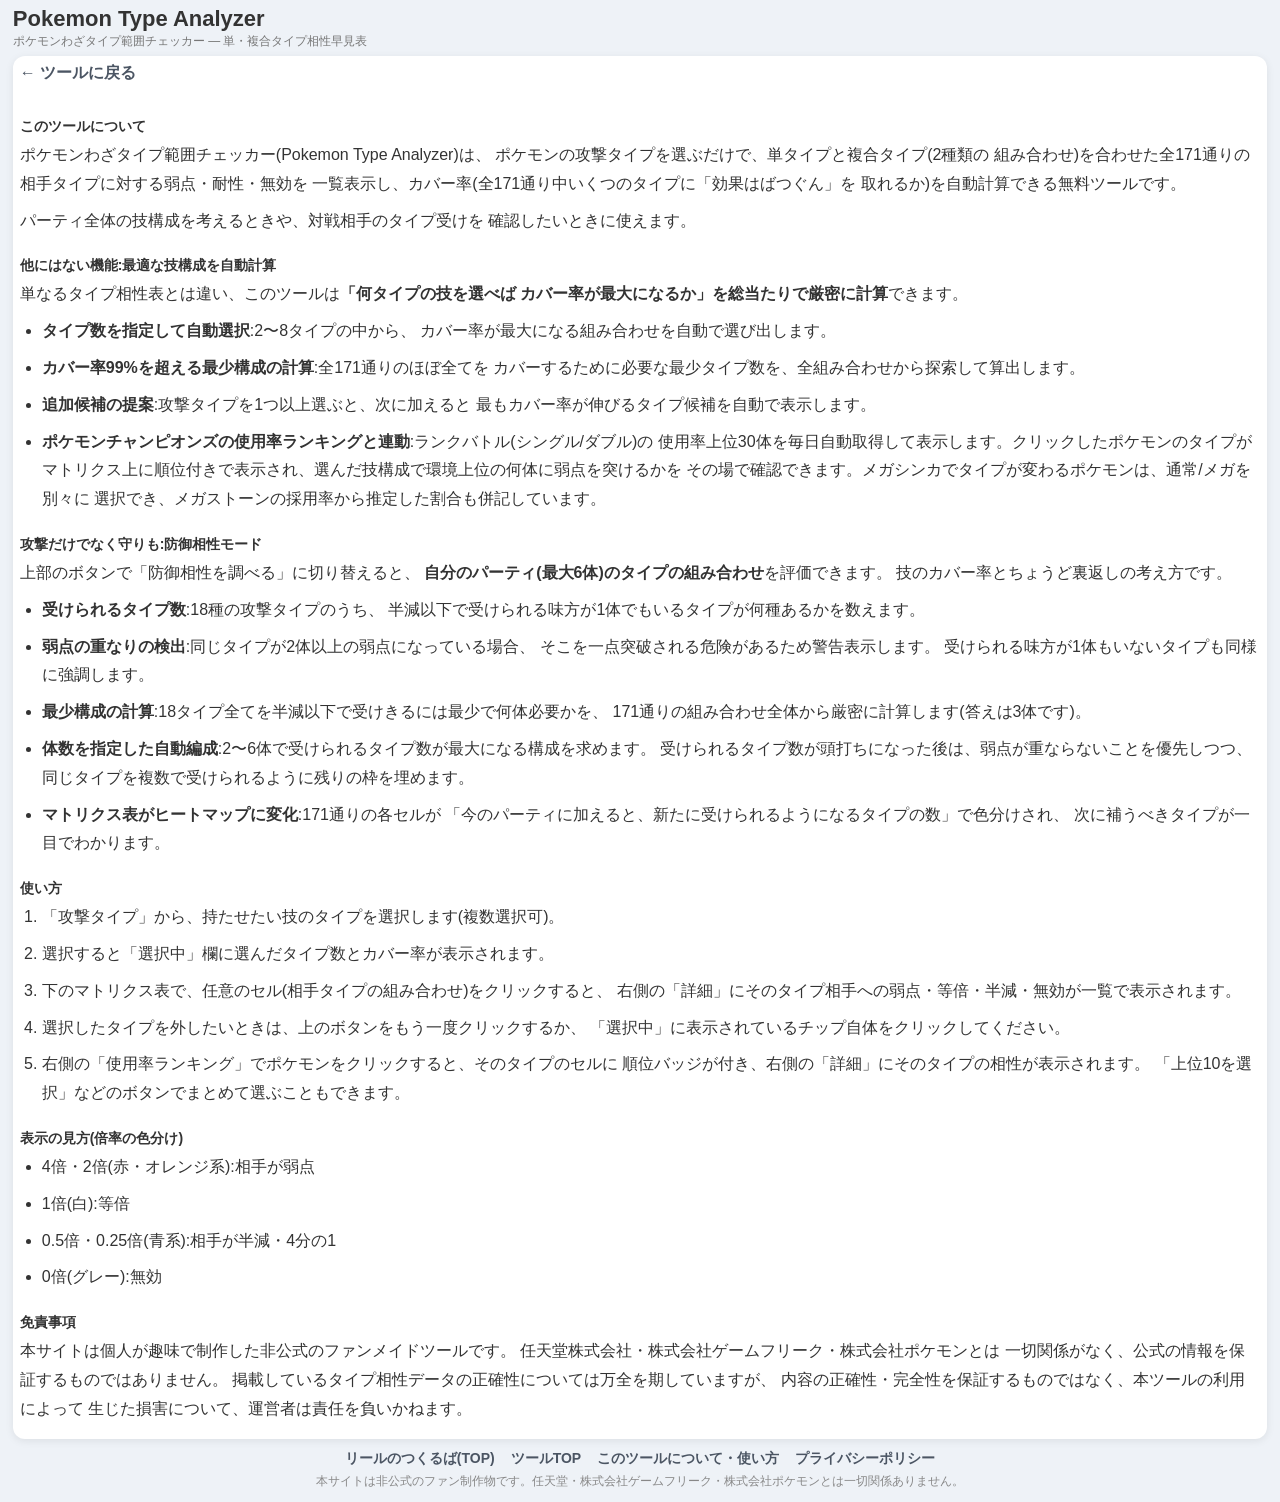
==== commit ec01b5b2: "Add a defensive typing mode alongside the attack coverage tool A mode switch turns the matrix into a" ====
--- a/about.html
+++ b/about.html
@@ -65,6 +65,28 @@
             選択でき、メガストーンの採用率から推定した割合も併記しています。</li>
     </ul>
 
+    <h2>攻撃だけでなく守りも:防御相性モード</h2>
+    <p>
+        上部のボタンで「防御相性を調べる」に切り替えると、
+        <b>自分のパーティ(最大6体)のタイプの組み合わせ</b>を評価できます。
+        技のカバー率とちょうど裏返しの考え方です。
+    </p>
+    <ul>
+        <li><b>受けられるタイプ数</b>:18種の攻撃タイプのうち、
+            半減以下で受けられる味方が1体でもいるタイプが何種あるかを数えます。</li>
+        <li><b>弱点の重なりの検出</b>:同じタイプが2体以上の弱点になっている場合、
+            そこを一点突破される危険があるため警告表示します。
+            受けられる味方が1体もいないタイプも同様に強調します。</li>
+        <li><b>最少構成の計算</b>:18タイプ全てを半減以下で受けきるには最少で何体必要かを、
+            171通りの組み合わせ全体から厳密に計算します(答えは3体です)。</li>
+        <li><b>体数を指定した自動編成</b>:2〜6体で受けられるタイプ数が最大になる構成を求めます。
+            受けられるタイプ数が頭打ちになった後は、弱点が重ならないことを優先しつつ、
+            同じタイプを複数で受けられるように残りの枠を埋めます。</li>
+        <li><b>マトリクス表がヒートマップに変化</b>:171通りの各セルが
+            「今のパーティに加えると、新たに受けられるようになるタイプの数」で色分けされ、
+            次に補うべきタイプが一目でわかります。</li>
+    </ul>
+
     <h2>使い方</h2>
     <ol>
         <li>「攻撃タイプ」から、持たせたい技のタイプを選択します(複数選択可)。</li>
--- a/style.css
+++ b/style.css
@@ -1,8 +1,14 @@
-body{background:#eef2f7;font-family:'Yu Gothic UI','Meiryo',sans-serif;color:#333;}*{margin:0;padding:0;box-sizing:border-box}.container{width:98%;max-width:1800px;margin:6px auto}header{display:flex;flex-wrap:wrap;justify-content:space-between;align-items:center;gap:8px;margin-bottom:6px}h1{font-size:clamp(16px,3vw,22px)}.site-subtitle{font-size:clamp(10px,1.3vw,12px);color:#777;margin-top:1px}.header-note{font-size:10px;color:#999;max-width:280px;text-align:right;line-height:1.3}.card{background:#fff;margin-bottom:5px;padding:7px;border-radius:12px;box-shadow:0 2px 8px rgba(0,0,0,.08)}h2{font-size:14px;margin-bottom:5px}#type-list{display:grid;grid-template-columns:repeat(9,1fr);gap:4px}.type-button{border:none;border-radius:8px;padding:5px;cursor:pointer;font-weight:bold;transition:.15s;color:#333;font-size:12px}.type-button:hover{transform:scale(1.03)}.type-button.active{outline:3px solid #444}.normal{background:#ececec}.fire{background:#ffd9cc}.water{background:#d8edff}.electric{background:#fff5c7}.grass{background:#dff6d5}.ice{background:#e5fbff}.fighting{background:#ffd8d8}.poison{background:#eedcff}.ground{background:#f7e9cb}.flying{background:#eef0ff}.psychic{background:#ffdbe7}.bug{background:#edf7d7}.rock{background:#efe3cf}.ghost{background:#e4e0f4}.dragon{background:#ddd9ff}.dark{background:#ddd8d4}.steel{background:#ebedf2}.fairy{background:#ffe2ef}#selected-types{min-height:28px;display:flex;flex-wrap:wrap;gap:6px}.selected-chip{color:#333;border-radius:16px;padding:4px 10px;cursor:pointer;transition:.15s;font-weight:bold;font-size:13px}.selected-chip:hover{filter:brightness(0.93)}.selected-header{display:flex;flex-wrap:wrap;align-items:center;gap:8px;margin-bottom:6px}.selected-header h2{margin-bottom:0}.info-badge{background:#eef2f7;color:#4b5563;font-size:12px;font-weight:bold;padding:4px 10px;border-radius:14px;white-space:nowrap}.clear-button{border:1px solid #e0b4b4;border-radius:14px;padding:4px 10px;font-size:12px;font-weight:bold;background:#fff5f5;color:#b34343;cursor:pointer;transition:.15s;white-space:nowrap}.clear-button:hover{background:#ffe8e8}.matrix-wrapper{display:flex;gap:16px;align-items:stretch}#matrix-panel{flex:0 1 auto;overflow:auto;max-height:min(66vh,700px)}#detail-panel{flex:1;position:sticky;top:10px;max-height:min(66vh,700px);overflow:auto;padding:10px}#matrix-table{border-collapse:collapse;font-size:clamp(10px,1.2vw,12px);width:max-content}#matrix-table th,#matrix-table td{width:clamp(22px,3.1vw,28px);height:clamp(22px,3.1vw,28px);border:1px solid #d7d7d7;text-align:center;vertical-align:middle;white-space:nowrap}#matrix-table th.col-header{writing-mode:vertical-rl;text-orientation:mixed;height:auto;padding:4px 2px;letter-spacing:1px}#matrix-table th:first-child{width:auto;white-space:nowrap;padding:0 8px}#matrix-table td{cursor:pointer;user-select:none}#matrix-table td:hover{outline:2px solid #4285f4;outline-offset:-2px}#matrix-table th{position:sticky;top:0;z-index:2}#matrix-table th:first-child{left:0;z-index:3}#matrix-table td:first-child{position:sticky;left:0;font-weight:bold;z-index:1}.corner-cell{background:#f5f5f5}.multiplier4{background:#ffb3b3}.multiplier2{background:#ffd9b3}.multiplier1{background:#fff}.multiplier05{background:#dff2ff}.multiplier025{background:#b9ddff}.multiplier0{background:#d8d8d8}#detail{line-height:1.6;font-size:15px}#detail h3{margin-bottom:4px}#detail hr{margin:6px 0}.detail-group-title{font-size:13px;color:#777;margin-top:8px;margin-bottom:4px}.detail-grid{display:grid;grid-template-columns:repeat(3,1fr);gap:6px}.detail-cell{border-radius:8px;padding:6px 10px;display:flex;justify-content:space-between;align-items:center;font-size:13px;font-weight:bold;border:1px solid rgba(0,0,0,.06)}.detail-cell .detail-value{font-size:12px}.site-footer{margin-top:5px;padding:6px 0;text-align:center}.site-footer nav{display:flex;flex-wrap:wrap;justify-content:center;gap:16px;margin-bottom:5px}.site-footer nav a{color:#4b5563;text-decoration:none;font-size:14px;font-weight:bold}.site-footer nav a:hover{text-decoration:underline}.footer-note{font-size:12px;color:#888}.page-content h2{margin-top:22px}.page-content h2:first-child{margin-top:0}.page-content p,.page-content li{line-height:1.8;margin-bottom:8px}.page-content ul,.page-content ol{padding-left:22px;margin-bottom:12px}.back-link{display:inline-block;margin-bottom:12px;color:#4b5563;font-weight:bold;text-decoration:none}.back-link:hover{text-decoration:underline}.selected-panel{display:flex;gap:16px;align-items:flex-start;flex-wrap:wrap}.selected-main{flex:1;min-width:220px}.auto-select-panel{flex:0 0 auto;max-width:260px;padding-left:20px;border-left:1px solid #eee}.auto-select-title{font-size:11px;color:#999;margin-bottom:4px}.auto-select-list{display:flex;flex-wrap:wrap;gap:5px}.auto-select-button{border:1px solid #e0e0e0;border-radius:6px;padding:4px 8px;cursor:pointer;font-size:11px;background:#f7f8fa;color:#666;transition:.15s}.auto-select-button:hover{background:#eef0f4;color:#333}.auto-select-status{margin-top:5px;font-size:11px;color:#999;min-height:14px}.pokemon-list{display:flex;flex-wrap:wrap;gap:6px;margin-top:6px}.pokemon-chip{background:#eef2f7;color:#333;font-size:12px;font-weight:bold;padding:4px 10px;border-radius:14px}.pokemon-chip.more{background:transparent;color:#999;font-weight:normal}.external-note{margin-top:8px;font-size:10px;color:#aaa;line-height:1.4}.suggestion-area:empty{display:none}.suggestion-title{font-size:11px;color:#999;margin-top:8px;margin-bottom:4px}.suggestion-list{display:flex;flex-wrap:wrap;gap:6px}.suggestion-chip{border:none;border-radius:14px;padding:4px 10px;cursor:pointer;font-weight:bold;font-size:12px;color:#333;transition:.15s;display:flex;align-items:center;gap:5px}.suggestion-chip:hover{transform:scale(1.04)}.suggestion-percent{font-size:10px;font-weight:normal;color:#555;background:rgba(255,255,255,.6);padding:1px 5px;border-radius:8px}#ranking-panel{flex:0 1 400px;min-width:340px;position:sticky;top:10px;max-height:min(66vh,700px);overflow:auto;padding:10px;font-size:12px}.ranking-header{display:flex;align-items:center;justify-content:space-between;gap:8px;flex-wrap:wrap}.ranking-header h2{margin-bottom:0}.ranking-tabs{display:flex;gap:4px}.ranking-tab{border:1px solid #e0e0e0;border-radius:6px;padding:3px 10px;font-size:11px;background:#f7f8fa;color:#666;cursor:pointer;transition:.15s}.ranking-tab:hover{background:#eef0f4;color:#333}.ranking-tab.active{background:#2563eb;border-color:#2563eb;color:#fff;font-weight:bold}.ranking-meta{font-size:10px;color:#999;margin-top:2px;min-height:12px}.ranking-actions{display:flex;flex-wrap:wrap;gap:5px;margin-top:6px}.ranking-summary{font-size:11px;color:#4b5563;font-weight:bold;background:#eef2f7;border-radius:8px;padding:5px 8px;margin-top:6px;line-height:1.4}.ranking-list{display:flex;flex-direction:column;gap:3px;margin-top:6px}.ranking-item{display:flex;align-items:center;gap:5px;flex-wrap:wrap;width:100%;border:none;border-radius:8px;padding:4px 6px;background:#f3f5f9;color:#333;cursor:pointer;font-family:inherit;font-size:12px;text-align:left;transition:.15s}.ranking-item:hover{background:#e9edf5;transform:scale(1.01)}.ranking-item.active{outline:3px solid #444;background:#fff}.ranking-item-sub{margin-left:22px;width:calc(100% - 22px)}.ranking-no{font-size:10px;font-weight:bold;color:#fff;background:#9aa4b2;border-radius:8px;min-width:22px;text-align:center;padding:1px 4px;flex:0 0 auto}.ranking-no-top{background:#d97706}.ranking-name{font-weight:bold}.ranking-form-name{font-size:10px;font-weight:bold;color:#555;background:#e3e7ef;border-radius:6px;padding:1px 5px}.ranking-types{display:inline-flex;gap:3px;flex-wrap:wrap;margin-left:auto}.ranking-type-chip{font-size:10px;font-weight:bold;color:#333;border-radius:8px;padding:1px 6px;border:1px solid rgba(0,0,0,.06);white-space:nowrap}.ranking-rate{font-size:10px;color:#888;white-space:nowrap;min-width:36px;text-align:right}#matrix-table td{position:relative}#matrix-table td.ranking-marked{box-shadow:inset 0 0 0 2px #2563eb}.ranking-mark{position:absolute;top:-1px;right:-1px;font-size:8px;line-height:1;font-weight:bold;color:#fff;background:#2563eb;border-radius:0 0 0 4px;padding:1px 3px;pointer-events:none}
+body{background:#eef2f7;font-family:'Yu Gothic UI','Meiryo',sans-serif;color:#333;}*{margin:0;padding:0;box-sizing:border-box}.container{width:98%;max-width:1800px;margin:6px auto}header{display:flex;flex-wrap:wrap;justify-content:space-between;align-items:center;gap:8px;margin-bottom:6px}h1{font-size:clamp(16px,3vw,22px)}.site-subtitle{font-size:clamp(10px,1.3vw,12px);color:#777;margin-top:1px}.header-note{font-size:10px;color:#999;max-width:280px;text-align:right;line-height:1.3}.card{background:#fff;margin-bottom:5px;padding:7px;border-radius:12px;box-shadow:0 2px 8px rgba(0,0,0,.08)}h2{font-size:14px;margin-bottom:5px}#type-list{display:grid;grid-template-columns:repeat(9,1fr);gap:4px}.type-button{border:none;border-radius:8px;padding:5px;cursor:pointer;font-weight:bold;transition:.15s;color:#333;font-size:12px}.type-button:hover{transform:scale(1.03)}.type-button.active{outline:3px solid #444}.normal{background:#ececec}.fire{background:#ffd9cc}.water{background:#d8edff}.electric{background:#fff5c7}.grass{background:#dff6d5}.ice{background:#e5fbff}.fighting{background:#ffd8d8}.poison{background:#eedcff}.ground{background:#f7e9cb}.flying{background:#eef0ff}.psychic{background:#ffdbe7}.bug{background:#edf7d7}.rock{background:#efe3cf}.ghost{background:#e4e0f4}.dragon{background:#ddd9ff}.dark{background:#ddd8d4}.steel{background:#ebedf2}.fairy{background:#ffe2ef}#selected-types{min-height:28px;display:flex;flex-wrap:wrap;gap:6px}.selected-chip{color:#333;border-radius:16px;padding:4px 10px;cursor:pointer;transition:.15s;font-weight:bold;font-size:13px}.selected-chip:hover{filter:brightness(0.93)}.selected-header{display:flex;flex-wrap:wrap;align-items:center;gap:8px;margin-bottom:6px}.selected-header h2{margin-bottom:0}.info-badge{background:#eef2f7;color:#4b5563;font-size:12px;font-weight:bold;padding:4px 10px;border-radius:14px;white-space:nowrap}.clear-button{border:1px solid #e0b4b4;border-radius:14px;padding:4px 10px;font-size:12px;font-weight:bold;background:#fff5f5;color:#b34343;cursor:pointer;transition:.15s;white-space:nowrap}.clear-button:hover{background:#ffe8e8}.matrix-wrapper{display:flex;gap:16px;align-items:stretch}#matrix-panel{flex:0 1 auto;overflow:auto;max-height:min(66vh,700px)}#detail-panel{flex:1 1 560px;position:sticky;top:10px;max-height:min(66vh,700px);overflow:auto;padding:10px}#matrix-table{border-collapse:collapse;font-size:clamp(10px,1.2vw,12px);width:max-content}#matrix-table th,#matrix-table td{width:clamp(22px,3.1vw,28px);height:clamp(22px,3.1vw,28px);border:1px solid #d7d7d7;text-align:center;vertical-align:middle;white-space:nowrap}#matrix-table th.col-header{writing-mode:vertical-rl;text-orientation:mixed;height:auto;padding:4px 2px;letter-spacing:1px}#matrix-table th:first-child{width:auto;white-space:nowrap;padding:0 8px}#matrix-table td{cursor:pointer;user-select:none}#matrix-table td:hover{outline:2px solid #4285f4;outline-offset:-2px}#matrix-table .axis-highlight{background-image:linear-gradient(rgba(37,99,235,.11),rgba(37,99,235,.11))}#matrix-table .axis-highlight-header{background-image:linear-gradient(rgba(37,99,235,.3),rgba(37,99,235,.3));font-weight:bold}#matrix-table th{position:sticky;top:0;z-index:2}#matrix-table th:first-child{left:0;z-index:3}#matrix-table td:first-child{position:sticky;left:0;font-weight:bold;z-index:1}.corner-cell{background:#f5f5f5}.multiplier4{background:#ffb3b3}.multiplier2{background:#ffd9b3}.multiplier1{background:#fff}.multiplier05{background:#dff2ff}.multiplier025{background:#b9ddff}.multiplier0{background:#d8d8d8}#detail{line-height:1.6;font-size:15px}#detail h3{margin-bottom:4px}#detail hr{margin:6px 0}.detail-group-title{font-size:13px;color:#777;margin-top:8px;margin-bottom:4px}.detail-grid{display:grid;grid-template-columns:repeat(3,1fr);gap:6px}.detail-cell{border-radius:8px;padding:6px 10px;display:flex;justify-content:space-between;align-items:center;font-size:13px;font-weight:bold;border:1px solid rgba(0,0,0,.06)}.detail-cell .detail-value{font-size:12px}.detail-cell-clickable{cursor:pointer;transition:.15s}.detail-cell-clickable:hover{transform:scale(1.03);filter:brightness(0.96)}.detail-cell.active{outline:3px solid #444;outline-offset:-1px}.detail-hint{font-size:10px;color:#aaa;margin-top:4px}.site-footer{margin-top:5px;padding:6px 0;text-align:center}.site-footer nav{display:flex;flex-wrap:wrap;justify-content:center;gap:16px;margin-bottom:5px}.site-footer nav a{color:#4b5563;text-decoration:none;font-size:14px;font-weight:bold}.site-footer nav a:hover{text-decoration:underline}.footer-note{font-size:12px;color:#888}.page-content h2{margin-top:22px}.page-content h2:first-child{margin-top:0}.page-content p,.page-content li{line-height:1.8;margin-bottom:8px}.page-content ul,.page-content ol{padding-left:22px;margin-bottom:12px}.back-link{display:inline-block;margin-bottom:12px;color:#4b5563;font-weight:bold;text-decoration:none}.back-link:hover{text-decoration:underline}.selected-panel{display:flex;gap:16px;align-items:flex-start;flex-wrap:wrap}.selected-main{flex:1;min-width:220px}.auto-select-panel{flex:0 0 auto;max-width:260px;padding-left:20px;border-left:1px solid #eee}.auto-select-title{font-size:11px;color:#999;margin-bottom:4px}.auto-select-list{display:flex;flex-wrap:wrap;gap:5px}.auto-select-button{border:1px solid #e0e0e0;border-radius:6px;padding:4px 8px;cursor:pointer;font-size:11px;background:#f7f8fa;color:#666;transition:.15s}.auto-select-button:hover{background:#eef0f4;color:#333}.auto-select-status{margin-top:5px;font-size:11px;color:#999;min-height:14px}.pokemon-list{display:flex;flex-wrap:wrap;gap:6px;margin-top:6px}.pokemon-chip{background:#eef2f7;color:#333;font-size:12px;font-weight:bold;padding:4px 10px;border-radius:14px}.pokemon-chip.more{background:transparent;color:#999;font-weight:normal}.external-note{margin-top:8px;font-size:10px;color:#aaa;line-height:1.4}.suggestion-area:empty{display:none}.suggestion-title{font-size:11px;color:#999;margin-top:8px;margin-bottom:4px}.suggestion-list{display:flex;flex-wrap:wrap;gap:6px}.suggestion-chip{border:none;border-radius:14px;padding:4px 10px;cursor:pointer;font-weight:bold;font-size:12px;color:#333;transition:.15s;display:flex;align-items:center;gap:5px}.suggestion-chip:hover{transform:scale(1.04)}.suggestion-percent{font-size:10px;font-weight:normal;color:#555;background:rgba(255,255,255,.6);padding:1px 5px;border-radius:8px}#ranking-panel{flex:1 1 400px;min-width:340px;container-type:inline-size;position:sticky;top:10px;max-height:min(66vh,700px);overflow:auto;padding:10px;font-size:12px}.ranking-header{display:flex;align-items:center;justify-content:space-between;gap:8px;flex-wrap:wrap}.ranking-header h2{margin-bottom:0}.ranking-tabs{display:flex;gap:4px}.ranking-tab{border:1px solid #e0e0e0;border-radius:6px;padding:3px 10px;font-size:11px;background:#f7f8fa;color:#666;cursor:pointer;transition:.15s}.ranking-tab:hover{background:#eef0f4;color:#333}.ranking-tab.active{background:#2563eb;border-color:#2563eb;color:#fff;font-weight:bold}.ranking-meta{font-size:10px;color:#999;margin-top:2px;min-height:12px}.ranking-actions{display:flex;flex-wrap:wrap;gap:5px;margin-top:6px}.ranking-summary{font-size:11px;color:#4b5563;font-weight:bold;background:#eef2f7;border-radius:8px;padding:5px 8px;margin-top:6px;line-height:1.4}.ranking-list{display:flex;flex-direction:column;gap:3px;margin-top:6px}.ranking-item{display:flex;align-items:center;gap:5px;flex-wrap:wrap;width:100%;border:none;border-radius:8px;padding:4px 6px;background:#f3f5f9;color:#333;cursor:pointer;font-family:inherit;font-size:12px;text-align:left;transition:.15s}.ranking-item:hover{background:#e9edf5;transform:scale(1.01)}.ranking-item.active{outline:3px solid #444;background:#fff}.ranking-item-sub{margin-left:12px;width:calc(100% - 12px)}.ranking-no{font-size:10px;font-weight:bold;color:#fff;background:#9aa4b2;border-radius:8px;min-width:22px;text-align:center;padding:1px 4px;flex:0 0 auto}.ranking-no-top{background:#d97706}.ranking-name{font-weight:bold}.ranking-form-name{font-size:10px;font-weight:bold;color:#555;background:#e3e7ef;border-radius:6px;padding:1px 5px}.ranking-types{display:inline-flex;gap:3px;flex-wrap:wrap;margin-left:auto}.ranking-type-chip{font-size:10px;font-weight:bold;color:#333;border-radius:8px;padding:1px 6px;border:1px solid rgba(0,0,0,.06);white-space:nowrap}.ranking-rate{font-size:10px;color:#888;white-space:nowrap;text-align:right}#matrix-table td{position:relative}#matrix-table td.ranking-marked{box-shadow:inset 0 0 0 2px #2563eb}.ranking-mark{position:absolute;top:-1px;right:-1px;font-size:8px;line-height:1;font-weight:bold;color:#fff;background:#2563eb;border-radius:0 0 0 4px;padding:1px 3px;pointer-events:none}.mode-switch-card{display:flex;align-items:center;gap:12px;flex-wrap:wrap}.mode-switch{display:flex;gap:6px}.mode-button{border:1px solid #d9dde5;border-radius:8px;padding:6px 14px;font-size:13px;font-weight:bold;background:#f5f7fa;color:#6b7280;cursor:pointer;font-family:inherit;transition:.15s}.mode-button:hover{background:#eceff5;color:#333}.mode-button.active{background:#2563eb;border-color:#2563eb;color:#fff}.mode-note{font-size:11px;color:#999;flex:1;min-width:220px;line-height:1.5}body.defense-mode #attack-type-section,body.defense-mode #attack-select-section{display:none}body:not(.defense-mode) #defense-section{display:none}.defense-party{display:flex;flex-wrap:wrap;gap:6px;min-height:28px;font-size:12px;color:#999}.defense-member-chip{display:inline-flex;align-items:center;gap:4px;border:1px solid #d9dde5;border-radius:16px;padding:3px 8px;background:#fff;cursor:pointer;font-family:inherit;transition:.15s}.defense-member-chip:hover{background:#fff5f5;border-color:#e0b4b4}.defense-member-no{font-size:10px;font-weight:bold;color:#fff;background:#2563eb;border-radius:8px;min-width:18px;text-align:center;padding:1px 4px}.defense-member-type{font-size:12px;font-weight:bold;color:#333;border-radius:10px;padding:2px 8px}.defense-member-remove{font-size:10px;color:#b34343}.defense-summary{font-size:12px;font-weight:bold;color:#4b5563;margin-top:8px}.defense-resist{margin-top:4px}.defense-grid{display:grid;grid-template-columns:repeat(6,1fr);gap:5px}.defense-cell-item{display:flex;justify-content:space-between;align-items:center;gap:4px;border-radius:8px;padding:4px 8px;font-size:12px;font-weight:bold;border:1px solid rgba(0,0,0,.06)}.defense-counts{font-size:10px;font-weight:normal;color:#555;background:rgba(255,255,255,.65);border-radius:8px;padding:1px 5px;white-space:nowrap}.defense-safe{box-shadow:inset 3px 0 0 #2563eb}.defense-danger{box-shadow:inset 3px 0 0 #dc2626;background-image:linear-gradient(rgba(220,38,38,.14),rgba(220,38,38,.14))}#matrix-table td.defense-painted{color:#4b5563;font-weight:bold}#matrix-table td.defense-heat-0{background-color:#fafafa;color:#d0d0d0}#matrix-table td.defense-heat-1{background-color:#e4f0ff}#matrix-table td.defense-heat-2{background-color:#bfdcff}#matrix-table td.defense-heat-3{background-color:#8fc1ff}#matrix-table td.defense-heat-4{background-color:#5fa4ff;color:#fff}#matrix-table td.defense-in-party{box-shadow:inset 0 0 0 2px #1d4ed8}.defense-party-no{position:absolute;top:-1px;left:-1px;font-size:8px;line-height:1;font-weight:bold;color:#fff;background:#1d4ed8;border-radius:0 0 4px 0;padding:1px 3px;pointer-events:none}
+@container (min-width:540px){
+.ranking-list{display:grid;grid-template-columns:1fr 1fr;gap:3px 10px}
+}
 @media (max-width:1400px){
 .matrix-wrapper{flex-wrap:wrap}
 #ranking-panel{flex:1 1 100%;min-width:0;max-width:100%;position:static;top:auto;max-height:60vh}
 .ranking-list{display:grid;grid-template-columns:1fr 1fr;gap:2px 16px}
+}
+@media (max-width:1200px){
+.defense-grid{grid-template-columns:repeat(3,1fr)}
 }
 @media (max-width:960px){
 #type-list{grid-template-columns:repeat(6,1fr)}
@@ -13,6 +19,8 @@
 .auto-select-panel{max-width:100%;padding-left:0;border-left:none;border-top:1px solid #eee;padding-top:12px;width:100%}
 }
 @media (max-width:600px){
+.defense-grid{grid-template-columns:repeat(2,1fr)}
+
 .ranking-list{grid-template-columns:1fr}
 }
 @media (max-width:480px){
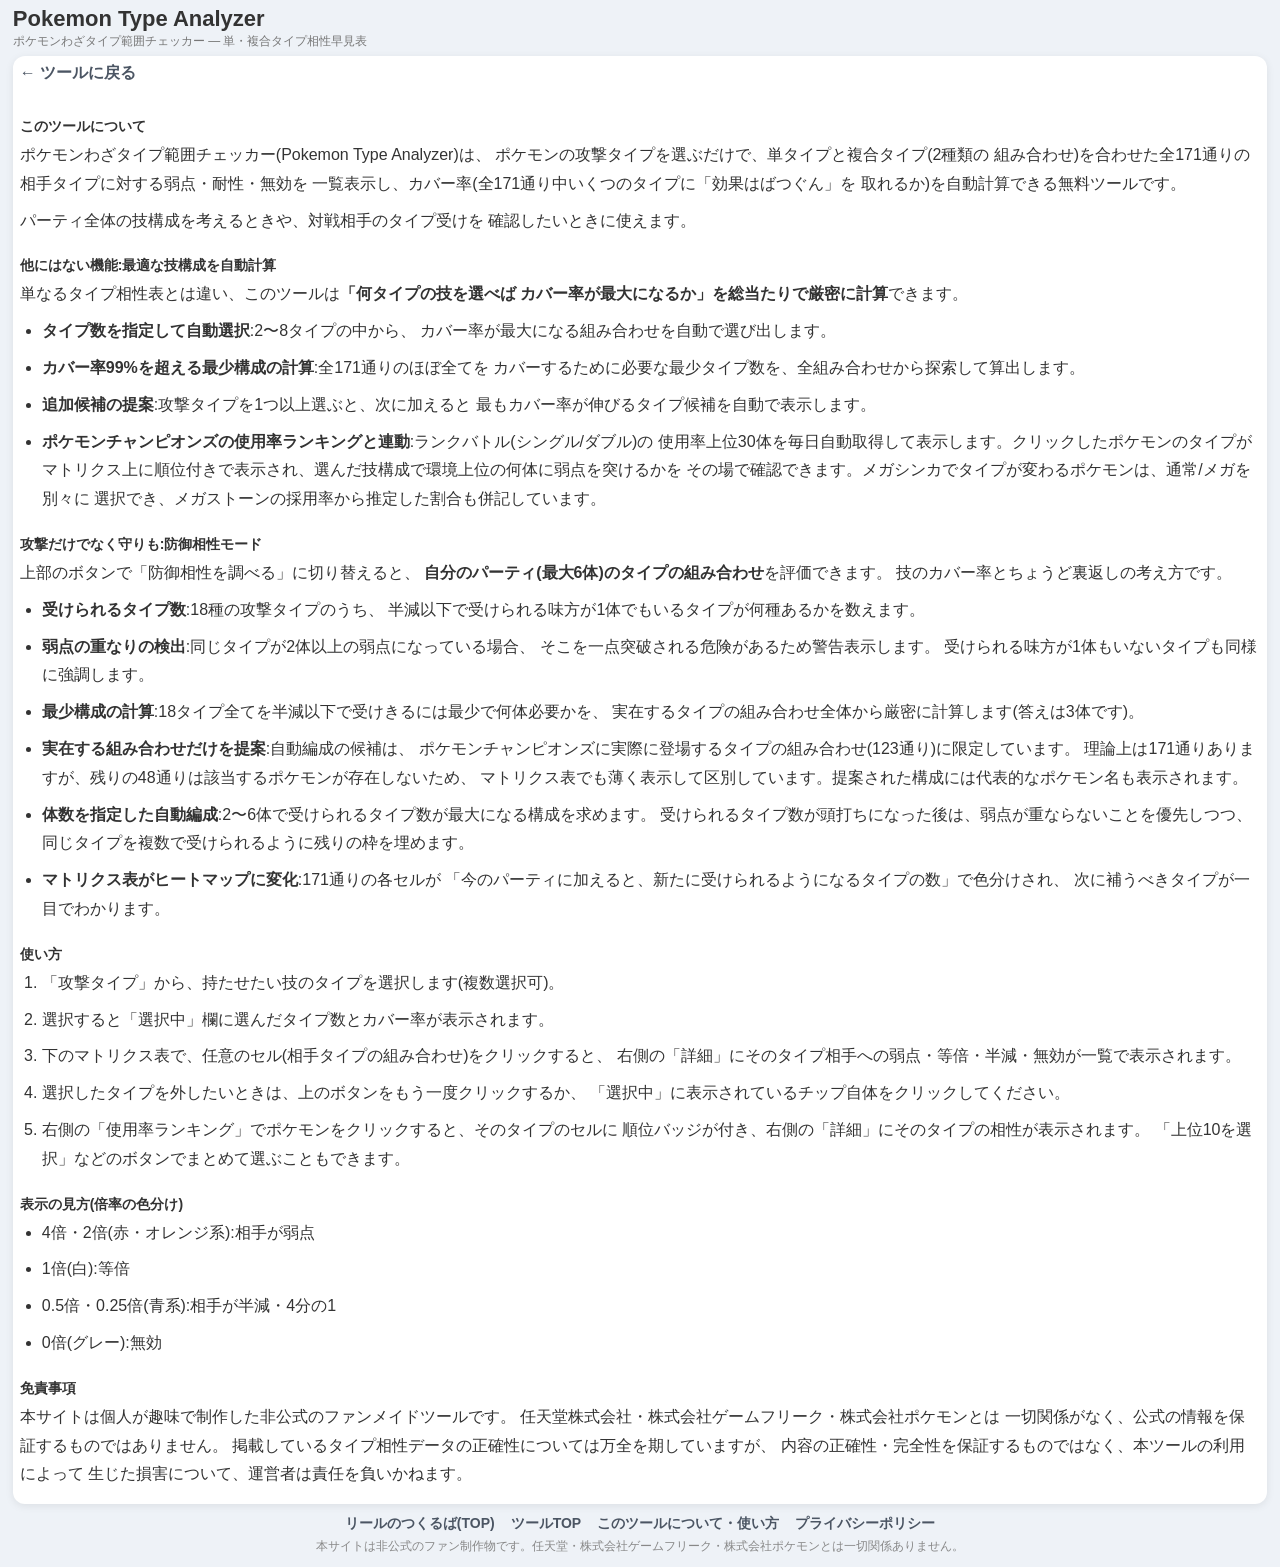
==== commit 5105e280: "Limit defensive auto-build to typings that exist in the game The solver proposed combinations no Pok" ====
--- a/about.html
+++ b/about.html
@@ -78,7 +78,11 @@
             そこを一点突破される危険があるため警告表示します。
             受けられる味方が1体もいないタイプも同様に強調します。</li>
         <li><b>最少構成の計算</b>:18タイプ全てを半減以下で受けきるには最少で何体必要かを、
-            171通りの組み合わせ全体から厳密に計算します(答えは3体です)。</li>
+            実在するタイプの組み合わせ全体から厳密に計算します(答えは3体です)。</li>
+        <li><b>実在する組み合わせだけを提案</b>:自動編成の候補は、
+            ポケモンチャンピオンズに実際に登場するタイプの組み合わせ(123通り)に限定しています。
+            理論上は171通りありますが、残りの48通りは該当するポケモンが存在しないため、
+            マトリクス表でも薄く表示して区別しています。提案された構成には代表的なポケモン名も表示されます。</li>
         <li><b>体数を指定した自動編成</b>:2〜6体で受けられるタイプ数が最大になる構成を求めます。
             受けられるタイプ数が頭打ちになった後は、弱点が重ならないことを優先しつつ、
             同じタイプを複数で受けられるように残りの枠を埋めます。</li>
--- a/style.css
+++ b/style.css
@@ -1,4 +1,4 @@
-body{background:#eef2f7;font-family:'Yu Gothic UI','Meiryo',sans-serif;color:#333;}*{margin:0;padding:0;box-sizing:border-box}.container{width:98%;max-width:1800px;margin:6px auto}header{display:flex;flex-wrap:wrap;justify-content:space-between;align-items:center;gap:8px;margin-bottom:6px}h1{font-size:clamp(16px,3vw,22px)}.site-subtitle{font-size:clamp(10px,1.3vw,12px);color:#777;margin-top:1px}.header-note{font-size:10px;color:#999;max-width:280px;text-align:right;line-height:1.3}.card{background:#fff;margin-bottom:5px;padding:7px;border-radius:12px;box-shadow:0 2px 8px rgba(0,0,0,.08)}h2{font-size:14px;margin-bottom:5px}#type-list{display:grid;grid-template-columns:repeat(9,1fr);gap:4px}.type-button{border:none;border-radius:8px;padding:5px;cursor:pointer;font-weight:bold;transition:.15s;color:#333;font-size:12px}.type-button:hover{transform:scale(1.03)}.type-button.active{outline:3px solid #444}.normal{background:#ececec}.fire{background:#ffd9cc}.water{background:#d8edff}.electric{background:#fff5c7}.grass{background:#dff6d5}.ice{background:#e5fbff}.fighting{background:#ffd8d8}.poison{background:#eedcff}.ground{background:#f7e9cb}.flying{background:#eef0ff}.psychic{background:#ffdbe7}.bug{background:#edf7d7}.rock{background:#efe3cf}.ghost{background:#e4e0f4}.dragon{background:#ddd9ff}.dark{background:#ddd8d4}.steel{background:#ebedf2}.fairy{background:#ffe2ef}#selected-types{min-height:28px;display:flex;flex-wrap:wrap;gap:6px}.selected-chip{color:#333;border-radius:16px;padding:4px 10px;cursor:pointer;transition:.15s;font-weight:bold;font-size:13px}.selected-chip:hover{filter:brightness(0.93)}.selected-header{display:flex;flex-wrap:wrap;align-items:center;gap:8px;margin-bottom:6px}.selected-header h2{margin-bottom:0}.info-badge{background:#eef2f7;color:#4b5563;font-size:12px;font-weight:bold;padding:4px 10px;border-radius:14px;white-space:nowrap}.clear-button{border:1px solid #e0b4b4;border-radius:14px;padding:4px 10px;font-size:12px;font-weight:bold;background:#fff5f5;color:#b34343;cursor:pointer;transition:.15s;white-space:nowrap}.clear-button:hover{background:#ffe8e8}.matrix-wrapper{display:flex;gap:16px;align-items:stretch}#matrix-panel{flex:0 1 auto;overflow:auto;max-height:min(66vh,700px)}#detail-panel{flex:1 1 560px;position:sticky;top:10px;max-height:min(66vh,700px);overflow:auto;padding:10px}#matrix-table{border-collapse:collapse;font-size:clamp(10px,1.2vw,12px);width:max-content}#matrix-table th,#matrix-table td{width:clamp(22px,3.1vw,28px);height:clamp(22px,3.1vw,28px);border:1px solid #d7d7d7;text-align:center;vertical-align:middle;white-space:nowrap}#matrix-table th.col-header{writing-mode:vertical-rl;text-orientation:mixed;height:auto;padding:4px 2px;letter-spacing:1px}#matrix-table th:first-child{width:auto;white-space:nowrap;padding:0 8px}#matrix-table td{cursor:pointer;user-select:none}#matrix-table td:hover{outline:2px solid #4285f4;outline-offset:-2px}#matrix-table .axis-highlight{background-image:linear-gradient(rgba(37,99,235,.11),rgba(37,99,235,.11))}#matrix-table .axis-highlight-header{background-image:linear-gradient(rgba(37,99,235,.3),rgba(37,99,235,.3));font-weight:bold}#matrix-table th{position:sticky;top:0;z-index:2}#matrix-table th:first-child{left:0;z-index:3}#matrix-table td:first-child{position:sticky;left:0;font-weight:bold;z-index:1}.corner-cell{background:#f5f5f5}.multiplier4{background:#ffb3b3}.multiplier2{background:#ffd9b3}.multiplier1{background:#fff}.multiplier05{background:#dff2ff}.multiplier025{background:#b9ddff}.multiplier0{background:#d8d8d8}#detail{line-height:1.6;font-size:15px}#detail h3{margin-bottom:4px}#detail hr{margin:6px 0}.detail-group-title{font-size:13px;color:#777;margin-top:8px;margin-bottom:4px}.detail-grid{display:grid;grid-template-columns:repeat(3,1fr);gap:6px}.detail-cell{border-radius:8px;padding:6px 10px;display:flex;justify-content:space-between;align-items:center;font-size:13px;font-weight:bold;border:1px solid rgba(0,0,0,.06)}.detail-cell .detail-value{font-size:12px}.detail-cell-clickable{cursor:pointer;transition:.15s}.detail-cell-clickable:hover{transform:scale(1.03);filter:brightness(0.96)}.detail-cell.active{outline:3px solid #444;outline-offset:-1px}.detail-hint{font-size:10px;color:#aaa;margin-top:4px}.site-footer{margin-top:5px;padding:6px 0;text-align:center}.site-footer nav{display:flex;flex-wrap:wrap;justify-content:center;gap:16px;margin-bottom:5px}.site-footer nav a{color:#4b5563;text-decoration:none;font-size:14px;font-weight:bold}.site-footer nav a:hover{text-decoration:underline}.footer-note{font-size:12px;color:#888}.page-content h2{margin-top:22px}.page-content h2:first-child{margin-top:0}.page-content p,.page-content li{line-height:1.8;margin-bottom:8px}.page-content ul,.page-content ol{padding-left:22px;margin-bottom:12px}.back-link{display:inline-block;margin-bottom:12px;color:#4b5563;font-weight:bold;text-decoration:none}.back-link:hover{text-decoration:underline}.selected-panel{display:flex;gap:16px;align-items:flex-start;flex-wrap:wrap}.selected-main{flex:1;min-width:220px}.auto-select-panel{flex:0 0 auto;max-width:260px;padding-left:20px;border-left:1px solid #eee}.auto-select-title{font-size:11px;color:#999;margin-bottom:4px}.auto-select-list{display:flex;flex-wrap:wrap;gap:5px}.auto-select-button{border:1px solid #e0e0e0;border-radius:6px;padding:4px 8px;cursor:pointer;font-size:11px;background:#f7f8fa;color:#666;transition:.15s}.auto-select-button:hover{background:#eef0f4;color:#333}.auto-select-status{margin-top:5px;font-size:11px;color:#999;min-height:14px}.pokemon-list{display:flex;flex-wrap:wrap;gap:6px;margin-top:6px}.pokemon-chip{background:#eef2f7;color:#333;font-size:12px;font-weight:bold;padding:4px 10px;border-radius:14px}.pokemon-chip.more{background:transparent;color:#999;font-weight:normal}.external-note{margin-top:8px;font-size:10px;color:#aaa;line-height:1.4}.suggestion-area:empty{display:none}.suggestion-title{font-size:11px;color:#999;margin-top:8px;margin-bottom:4px}.suggestion-list{display:flex;flex-wrap:wrap;gap:6px}.suggestion-chip{border:none;border-radius:14px;padding:4px 10px;cursor:pointer;font-weight:bold;font-size:12px;color:#333;transition:.15s;display:flex;align-items:center;gap:5px}.suggestion-chip:hover{transform:scale(1.04)}.suggestion-percent{font-size:10px;font-weight:normal;color:#555;background:rgba(255,255,255,.6);padding:1px 5px;border-radius:8px}#ranking-panel{flex:1 1 400px;min-width:340px;container-type:inline-size;position:sticky;top:10px;max-height:min(66vh,700px);overflow:auto;padding:10px;font-size:12px}.ranking-header{display:flex;align-items:center;justify-content:space-between;gap:8px;flex-wrap:wrap}.ranking-header h2{margin-bottom:0}.ranking-tabs{display:flex;gap:4px}.ranking-tab{border:1px solid #e0e0e0;border-radius:6px;padding:3px 10px;font-size:11px;background:#f7f8fa;color:#666;cursor:pointer;transition:.15s}.ranking-tab:hover{background:#eef0f4;color:#333}.ranking-tab.active{background:#2563eb;border-color:#2563eb;color:#fff;font-weight:bold}.ranking-meta{font-size:10px;color:#999;margin-top:2px;min-height:12px}.ranking-actions{display:flex;flex-wrap:wrap;gap:5px;margin-top:6px}.ranking-summary{font-size:11px;color:#4b5563;font-weight:bold;background:#eef2f7;border-radius:8px;padding:5px 8px;margin-top:6px;line-height:1.4}.ranking-list{display:flex;flex-direction:column;gap:3px;margin-top:6px}.ranking-item{display:flex;align-items:center;gap:5px;flex-wrap:wrap;width:100%;border:none;border-radius:8px;padding:4px 6px;background:#f3f5f9;color:#333;cursor:pointer;font-family:inherit;font-size:12px;text-align:left;transition:.15s}.ranking-item:hover{background:#e9edf5;transform:scale(1.01)}.ranking-item.active{outline:3px solid #444;background:#fff}.ranking-item-sub{margin-left:12px;width:calc(100% - 12px)}.ranking-no{font-size:10px;font-weight:bold;color:#fff;background:#9aa4b2;border-radius:8px;min-width:22px;text-align:center;padding:1px 4px;flex:0 0 auto}.ranking-no-top{background:#d97706}.ranking-name{font-weight:bold}.ranking-form-name{font-size:10px;font-weight:bold;color:#555;background:#e3e7ef;border-radius:6px;padding:1px 5px}.ranking-types{display:inline-flex;gap:3px;flex-wrap:wrap;margin-left:auto}.ranking-type-chip{font-size:10px;font-weight:bold;color:#333;border-radius:8px;padding:1px 6px;border:1px solid rgba(0,0,0,.06);white-space:nowrap}.ranking-rate{font-size:10px;color:#888;white-space:nowrap;text-align:right}#matrix-table td{position:relative}#matrix-table td.ranking-marked{box-shadow:inset 0 0 0 2px #2563eb}.ranking-mark{position:absolute;top:-1px;right:-1px;font-size:8px;line-height:1;font-weight:bold;color:#fff;background:#2563eb;border-radius:0 0 0 4px;padding:1px 3px;pointer-events:none}.mode-switch-card{display:flex;align-items:center;gap:12px;flex-wrap:wrap}.mode-switch{display:flex;gap:6px}.mode-button{border:1px solid #d9dde5;border-radius:8px;padding:6px 14px;font-size:13px;font-weight:bold;background:#f5f7fa;color:#6b7280;cursor:pointer;font-family:inherit;transition:.15s}.mode-button:hover{background:#eceff5;color:#333}.mode-button.active{background:#2563eb;border-color:#2563eb;color:#fff}.mode-note{font-size:11px;color:#999;flex:1;min-width:220px;line-height:1.5}body.defense-mode #attack-type-section,body.defense-mode #attack-select-section{display:none}body:not(.defense-mode) #defense-section{display:none}.defense-party{display:flex;flex-wrap:wrap;gap:6px;min-height:28px;font-size:12px;color:#999}.defense-member-chip{display:inline-flex;align-items:center;gap:4px;border:1px solid #d9dde5;border-radius:16px;padding:3px 8px;background:#fff;cursor:pointer;font-family:inherit;transition:.15s}.defense-member-chip:hover{background:#fff5f5;border-color:#e0b4b4}.defense-member-no{font-size:10px;font-weight:bold;color:#fff;background:#2563eb;border-radius:8px;min-width:18px;text-align:center;padding:1px 4px}.defense-member-type{font-size:12px;font-weight:bold;color:#333;border-radius:10px;padding:2px 8px}.defense-member-remove{font-size:10px;color:#b34343}.defense-summary{font-size:12px;font-weight:bold;color:#4b5563;margin-top:8px}.defense-resist{margin-top:4px}.defense-grid{display:grid;grid-template-columns:repeat(6,1fr);gap:5px}.defense-cell-item{display:flex;justify-content:space-between;align-items:center;gap:4px;border-radius:8px;padding:4px 8px;font-size:12px;font-weight:bold;border:1px solid rgba(0,0,0,.06)}.defense-counts{font-size:10px;font-weight:normal;color:#555;background:rgba(255,255,255,.65);border-radius:8px;padding:1px 5px;white-space:nowrap}.defense-safe{box-shadow:inset 3px 0 0 #2563eb}.defense-danger{box-shadow:inset 3px 0 0 #dc2626;background-image:linear-gradient(rgba(220,38,38,.14),rgba(220,38,38,.14))}#matrix-table td.defense-painted{color:#4b5563;font-weight:bold}#matrix-table td.defense-heat-0{background-color:#fafafa;color:#d0d0d0}#matrix-table td.defense-heat-1{background-color:#e4f0ff}#matrix-table td.defense-heat-2{background-color:#bfdcff}#matrix-table td.defense-heat-3{background-color:#8fc1ff}#matrix-table td.defense-heat-4{background-color:#5fa4ff;color:#fff}#matrix-table td.defense-in-party{box-shadow:inset 0 0 0 2px #1d4ed8}.defense-party-no{position:absolute;top:-1px;left:-1px;font-size:8px;line-height:1;font-weight:bold;color:#fff;background:#1d4ed8;border-radius:0 0 4px 0;padding:1px 3px;pointer-events:none}
+body{background:#eef2f7;font-family:'Yu Gothic UI','Meiryo',sans-serif;color:#333;}*{margin:0;padding:0;box-sizing:border-box}.container{width:98%;max-width:1800px;margin:6px auto}header{display:flex;flex-wrap:wrap;justify-content:space-between;align-items:center;gap:8px;margin-bottom:6px}h1{font-size:clamp(16px,3vw,22px)}.site-subtitle{font-size:clamp(10px,1.3vw,12px);color:#777;margin-top:1px}.header-note{font-size:10px;color:#999;max-width:280px;text-align:right;line-height:1.3}.card{background:#fff;margin-bottom:5px;padding:7px;border-radius:12px;box-shadow:0 2px 8px rgba(0,0,0,.08)}h2{font-size:14px;margin-bottom:5px}#type-list{display:grid;grid-template-columns:repeat(9,1fr);gap:4px}.type-button{border:none;border-radius:8px;padding:5px;cursor:pointer;font-weight:bold;transition:.15s;color:#333;font-size:12px}.type-button:hover{transform:scale(1.03)}.type-button.active{outline:3px solid #444}.normal{background:#ececec}.fire{background:#ffd9cc}.water{background:#d8edff}.electric{background:#fff5c7}.grass{background:#dff6d5}.ice{background:#e5fbff}.fighting{background:#ffd8d8}.poison{background:#eedcff}.ground{background:#f7e9cb}.flying{background:#eef0ff}.psychic{background:#ffdbe7}.bug{background:#edf7d7}.rock{background:#efe3cf}.ghost{background:#e4e0f4}.dragon{background:#ddd9ff}.dark{background:#ddd8d4}.steel{background:#ebedf2}.fairy{background:#ffe2ef}#selected-types{min-height:28px;display:flex;flex-wrap:wrap;gap:6px}.selected-chip{color:#333;border-radius:16px;padding:4px 10px;cursor:pointer;transition:.15s;font-weight:bold;font-size:13px}.selected-chip:hover{filter:brightness(0.93)}.selected-header{display:flex;flex-wrap:wrap;align-items:center;gap:8px;margin-bottom:6px}.selected-header h2{margin-bottom:0}.info-badge{background:#eef2f7;color:#4b5563;font-size:12px;font-weight:bold;padding:4px 10px;border-radius:14px;white-space:nowrap}.clear-button{border:1px solid #e0b4b4;border-radius:14px;padding:4px 10px;font-size:12px;font-weight:bold;background:#fff5f5;color:#b34343;cursor:pointer;transition:.15s;white-space:nowrap}.clear-button:hover{background:#ffe8e8}.matrix-wrapper{display:flex;gap:16px;align-items:stretch}#matrix-panel{flex:0 1 auto;overflow:auto;max-height:min(66vh,700px)}#detail-panel{flex:1 1 560px;position:sticky;top:10px;max-height:min(66vh,700px);overflow:auto;padding:10px}#matrix-table{border-collapse:collapse;font-size:clamp(10px,1.2vw,12px);width:max-content}#matrix-table th,#matrix-table td{width:clamp(22px,3.1vw,28px);height:clamp(22px,3.1vw,28px);border:1px solid #d7d7d7;text-align:center;vertical-align:middle;white-space:nowrap}#matrix-table th.col-header{writing-mode:vertical-rl;text-orientation:mixed;height:auto;padding:4px 2px;letter-spacing:1px}#matrix-table th:first-child{width:auto;white-space:nowrap;padding:0 8px}#matrix-table td{cursor:pointer;user-select:none}#matrix-table td:hover{outline:2px solid #4285f4;outline-offset:-2px}#matrix-table .axis-highlight{background-image:linear-gradient(rgba(37,99,235,.11),rgba(37,99,235,.11))}#matrix-table .axis-highlight-header{background-image:linear-gradient(rgba(37,99,235,.3),rgba(37,99,235,.3));font-weight:bold}#matrix-table th{position:sticky;top:0;z-index:2}#matrix-table th:first-child{left:0;z-index:3}#matrix-table td:first-child{position:sticky;left:0;font-weight:bold;z-index:1}.corner-cell{background:#f5f5f5}.multiplier4{background:#ffb3b3}.multiplier2{background:#ffd9b3}.multiplier1{background:#fff}.multiplier05{background:#dff2ff}.multiplier025{background:#b9ddff}.multiplier0{background:#d8d8d8}#detail{line-height:1.6;font-size:15px}#detail h3{margin-bottom:4px}#detail hr{margin:6px 0}.detail-group-title{font-size:13px;color:#777;margin-top:8px;margin-bottom:4px}.detail-grid{display:grid;grid-template-columns:repeat(3,1fr);gap:6px}.detail-cell{border-radius:8px;padding:6px 10px;display:flex;justify-content:space-between;align-items:center;font-size:13px;font-weight:bold;border:1px solid rgba(0,0,0,.06)}.detail-cell .detail-value{font-size:12px}.detail-cell-clickable{cursor:pointer;transition:.15s}.detail-cell-clickable:hover{transform:scale(1.03);filter:brightness(0.96)}.detail-cell.active{outline:3px solid #444;outline-offset:-1px}.detail-hint{font-size:10px;color:#aaa;margin-top:4px}.site-footer{margin-top:5px;padding:6px 0;text-align:center}.site-footer nav{display:flex;flex-wrap:wrap;justify-content:center;gap:16px;margin-bottom:5px}.site-footer nav a{color:#4b5563;text-decoration:none;font-size:14px;font-weight:bold}.site-footer nav a:hover{text-decoration:underline}.footer-note{font-size:12px;color:#888}.page-content h2{margin-top:22px}.page-content h2:first-child{margin-top:0}.page-content p,.page-content li{line-height:1.8;margin-bottom:8px}.page-content ul,.page-content ol{padding-left:22px;margin-bottom:12px}.back-link{display:inline-block;margin-bottom:12px;color:#4b5563;font-weight:bold;text-decoration:none}.back-link:hover{text-decoration:underline}.selected-panel{display:flex;gap:16px;align-items:flex-start;flex-wrap:wrap}.selected-main{flex:1;min-width:220px}.auto-select-panel{flex:0 0 auto;max-width:260px;padding-left:20px;border-left:1px solid #eee}.auto-select-title{font-size:11px;color:#999;margin-bottom:4px}.auto-select-list{display:flex;flex-wrap:wrap;gap:5px}.auto-select-button{border:1px solid #e0e0e0;border-radius:6px;padding:4px 8px;cursor:pointer;font-size:11px;background:#f7f8fa;color:#666;transition:.15s}.auto-select-button:hover{background:#eef0f4;color:#333}.auto-select-status{margin-top:5px;font-size:11px;color:#999;min-height:14px}.pokemon-list{display:flex;flex-wrap:wrap;gap:6px;margin-top:6px}.pokemon-chip{background:#eef2f7;color:#333;font-size:12px;font-weight:bold;padding:4px 10px;border-radius:14px}.pokemon-chip.more{background:transparent;color:#999;font-weight:normal}.external-note{margin-top:8px;font-size:10px;color:#aaa;line-height:1.4}.suggestion-area:empty{display:none}.suggestion-title{font-size:11px;color:#999;margin-top:8px;margin-bottom:4px}.suggestion-list{display:flex;flex-wrap:wrap;gap:6px}.suggestion-chip{border:none;border-radius:14px;padding:4px 10px;cursor:pointer;font-weight:bold;font-size:12px;color:#333;transition:.15s;display:flex;align-items:center;gap:5px}.suggestion-chip:hover{transform:scale(1.04)}.suggestion-percent{font-size:10px;font-weight:normal;color:#555;background:rgba(255,255,255,.6);padding:1px 5px;border-radius:8px}#ranking-panel{flex:1 1 400px;min-width:340px;container-type:inline-size;position:sticky;top:10px;max-height:min(66vh,700px);overflow:auto;padding:10px;font-size:12px}.ranking-header{display:flex;align-items:center;justify-content:space-between;gap:8px;flex-wrap:wrap}.ranking-header h2{margin-bottom:0}.ranking-tabs{display:flex;gap:4px}.ranking-tab{border:1px solid #e0e0e0;border-radius:6px;padding:3px 10px;font-size:11px;background:#f7f8fa;color:#666;cursor:pointer;transition:.15s}.ranking-tab:hover{background:#eef0f4;color:#333}.ranking-tab.active{background:#2563eb;border-color:#2563eb;color:#fff;font-weight:bold}.ranking-meta{font-size:10px;color:#999;margin-top:2px;min-height:12px}.ranking-actions{display:flex;flex-wrap:wrap;gap:5px;margin-top:6px}.ranking-summary{font-size:11px;color:#4b5563;font-weight:bold;background:#eef2f7;border-radius:8px;padding:5px 8px;margin-top:6px;line-height:1.4}.ranking-list{display:flex;flex-direction:column;gap:3px;margin-top:6px}.ranking-item{display:flex;align-items:center;gap:5px;flex-wrap:wrap;width:100%;border:none;border-radius:8px;padding:4px 6px;background:#f3f5f9;color:#333;cursor:pointer;font-family:inherit;font-size:12px;text-align:left;transition:.15s}.ranking-item:hover{background:#e9edf5;transform:scale(1.01)}.ranking-item.active{outline:3px solid #444;background:#fff}.ranking-item-sub{margin-left:12px;width:calc(100% - 12px)}.ranking-no{font-size:10px;font-weight:bold;color:#fff;background:#9aa4b2;border-radius:8px;min-width:22px;text-align:center;padding:1px 4px;flex:0 0 auto}.ranking-no-top{background:#d97706}.ranking-name{font-weight:bold}.ranking-form-name{font-size:10px;font-weight:bold;color:#555;background:#e3e7ef;border-radius:6px;padding:1px 5px}.ranking-types{display:inline-flex;gap:3px;flex-wrap:wrap;margin-left:auto}.ranking-type-chip{font-size:10px;font-weight:bold;color:#333;border-radius:8px;padding:1px 6px;border:1px solid rgba(0,0,0,.06);white-space:nowrap}.ranking-rate{font-size:10px;color:#888;white-space:nowrap;text-align:right}#matrix-table td{position:relative}#matrix-table td.ranking-marked{box-shadow:inset 0 0 0 2px #2563eb}.ranking-mark{position:absolute;top:-1px;right:-1px;font-size:8px;line-height:1;font-weight:bold;color:#fff;background:#2563eb;border-radius:0 0 0 4px;padding:1px 3px;pointer-events:none}.mode-switch-card{display:flex;align-items:center;gap:12px;flex-wrap:wrap}.mode-switch{display:flex;gap:6px}.mode-button{border:1px solid #d9dde5;border-radius:8px;padding:6px 14px;font-size:13px;font-weight:bold;background:#f5f7fa;color:#6b7280;cursor:pointer;font-family:inherit;transition:.15s}.mode-button:hover{background:#eceff5;color:#333}.mode-button.active{background:#2563eb;border-color:#2563eb;color:#fff}.mode-note{font-size:11px;color:#999;flex:1;min-width:220px;line-height:1.5}body.defense-mode #attack-type-section,body.defense-mode #attack-select-section{display:none}body:not(.defense-mode) #defense-section{display:none}.defense-party{display:flex;flex-wrap:wrap;gap:6px;min-height:28px;font-size:12px;color:#999}.defense-member-chip{display:inline-flex;align-items:center;gap:4px;border:1px solid #d9dde5;border-radius:16px;padding:3px 8px;background:#fff;cursor:pointer;font-family:inherit;transition:.15s}.defense-member-chip:hover{background:#fff5f5;border-color:#e0b4b4}.defense-member-no{font-size:10px;font-weight:bold;color:#fff;background:#2563eb;border-radius:8px;min-width:18px;text-align:center;padding:1px 4px}.defense-member-type{font-size:12px;font-weight:bold;color:#333;border-radius:10px;padding:2px 8px}.defense-member-remove{font-size:10px;color:#b34343}.defense-member-example{font-size:10px;color:#888;max-width:110px;overflow:hidden;text-overflow:ellipsis;white-space:nowrap}.defense-member-none{color:#c2410c}#matrix-table td.defense-unreal{opacity:.4}.defense-summary{font-size:12px;font-weight:bold;color:#4b5563;margin-top:8px}.defense-resist{margin-top:4px}.defense-grid{display:grid;grid-template-columns:repeat(6,1fr);gap:5px}.defense-cell-item{display:flex;justify-content:space-between;align-items:center;gap:4px;border-radius:8px;padding:4px 8px;font-size:12px;font-weight:bold;border:1px solid rgba(0,0,0,.06)}.defense-counts{font-size:10px;font-weight:normal;color:#555;background:rgba(255,255,255,.65);border-radius:8px;padding:1px 5px;white-space:nowrap}.defense-safe{box-shadow:inset 3px 0 0 #2563eb}.defense-danger{box-shadow:inset 3px 0 0 #dc2626;background-image:linear-gradient(rgba(220,38,38,.14),rgba(220,38,38,.14))}#matrix-table td.defense-painted{color:#4b5563;font-weight:bold}#matrix-table td.defense-heat-0{background-color:#fafafa;color:#d0d0d0}#matrix-table td.defense-heat-1{background-color:#e4f0ff}#matrix-table td.defense-heat-2{background-color:#bfdcff}#matrix-table td.defense-heat-3{background-color:#8fc1ff}#matrix-table td.defense-heat-4{background-color:#5fa4ff;color:#fff}#matrix-table td.defense-in-party{box-shadow:inset 0 0 0 2px #1d4ed8}.defense-party-no{position:absolute;top:-1px;left:-1px;font-size:8px;line-height:1;font-weight:bold;color:#fff;background:#1d4ed8;border-radius:0 0 4px 0;padding:1px 3px;pointer-events:none}
 @container (min-width:540px){
 .ranking-list{display:grid;grid-template-columns:1fr 1fr;gap:3px 10px}
 }
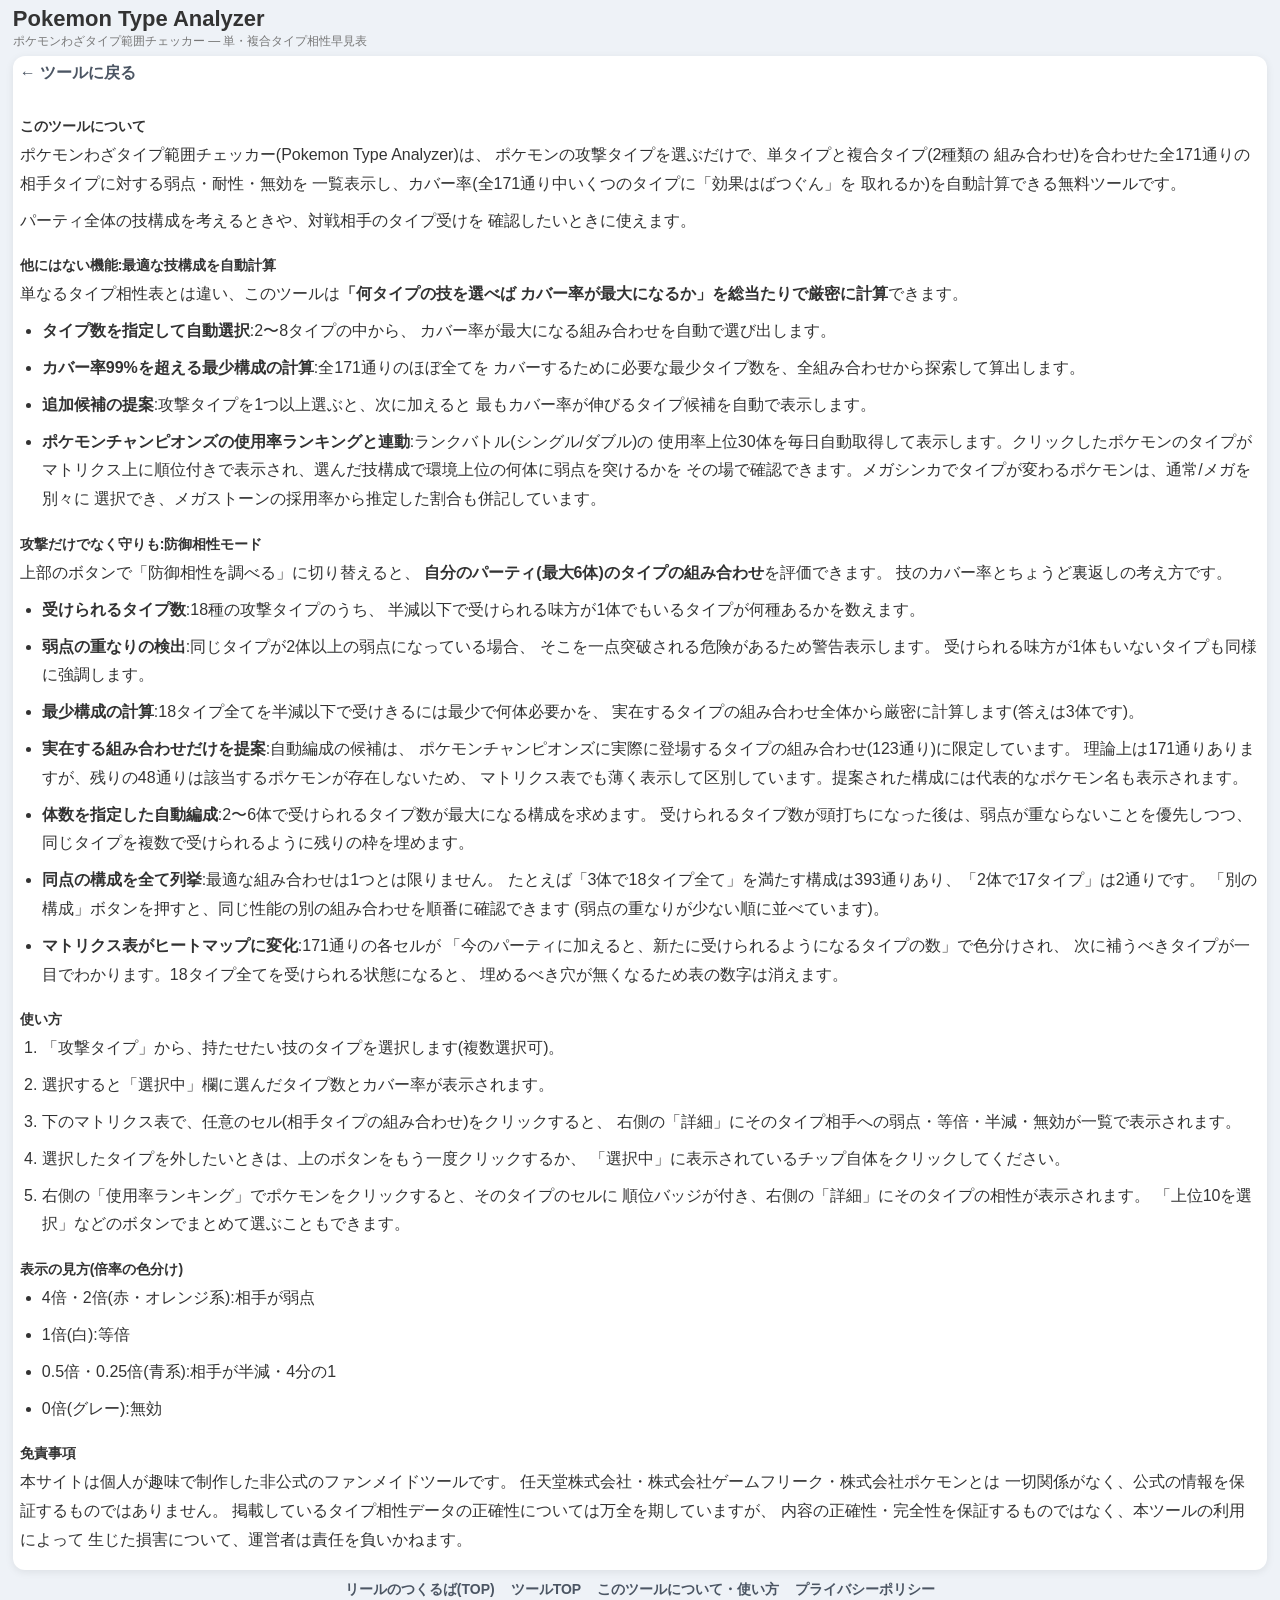
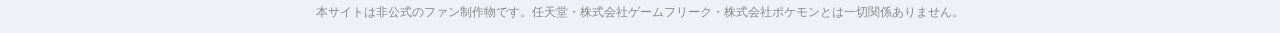
==== commit 89ddb101: "Blank the defensive heat map once nothing is uncovered, and enumerate tied optima The heat map previ" ====
--- a/about.html
+++ b/about.html
@@ -86,9 +86,14 @@
         <li><b>体数を指定した自動編成</b>:2〜6体で受けられるタイプ数が最大になる構成を求めます。
             受けられるタイプ数が頭打ちになった後は、弱点が重ならないことを優先しつつ、
             同じタイプを複数で受けられるように残りの枠を埋めます。</li>
+        <li><b>同点の構成を全て列挙</b>:最適な組み合わせは1つとは限りません。
+            たとえば「3体で18タイプ全て」を満たす構成は393通りあり、「2体で17タイプ」は2通りです。
+            「別の構成」ボタンを押すと、同じ性能の別の組み合わせを順番に確認できます
+            (弱点の重なりが少ない順に並べています)。</li>
         <li><b>マトリクス表がヒートマップに変化</b>:171通りの各セルが
             「今のパーティに加えると、新たに受けられるようになるタイプの数」で色分けされ、
-            次に補うべきタイプが一目でわかります。</li>
+            次に補うべきタイプが一目でわかります。18タイプ全てを受けられる状態になると、
+            埋めるべき穴が無くなるため表の数字は消えます。</li>
     </ul>
 
     <h2>使い方</h2>
--- a/style.css
+++ b/style.css
@@ -1,4 +1,4 @@
-body{background:#eef2f7;font-family:'Yu Gothic UI','Meiryo',sans-serif;color:#333;}*{margin:0;padding:0;box-sizing:border-box}.container{width:98%;max-width:1800px;margin:6px auto}header{display:flex;flex-wrap:wrap;justify-content:space-between;align-items:center;gap:8px;margin-bottom:6px}h1{font-size:clamp(16px,3vw,22px)}.site-subtitle{font-size:clamp(10px,1.3vw,12px);color:#777;margin-top:1px}.header-note{font-size:10px;color:#999;max-width:280px;text-align:right;line-height:1.3}.card{background:#fff;margin-bottom:5px;padding:7px;border-radius:12px;box-shadow:0 2px 8px rgba(0,0,0,.08)}h2{font-size:14px;margin-bottom:5px}#type-list{display:grid;grid-template-columns:repeat(9,1fr);gap:4px}.type-button{border:none;border-radius:8px;padding:5px;cursor:pointer;font-weight:bold;transition:.15s;color:#333;font-size:12px}.type-button:hover{transform:scale(1.03)}.type-button.active{outline:3px solid #444}.normal{background:#ececec}.fire{background:#ffd9cc}.water{background:#d8edff}.electric{background:#fff5c7}.grass{background:#dff6d5}.ice{background:#e5fbff}.fighting{background:#ffd8d8}.poison{background:#eedcff}.ground{background:#f7e9cb}.flying{background:#eef0ff}.psychic{background:#ffdbe7}.bug{background:#edf7d7}.rock{background:#efe3cf}.ghost{background:#e4e0f4}.dragon{background:#ddd9ff}.dark{background:#ddd8d4}.steel{background:#ebedf2}.fairy{background:#ffe2ef}#selected-types{min-height:28px;display:flex;flex-wrap:wrap;gap:6px}.selected-chip{color:#333;border-radius:16px;padding:4px 10px;cursor:pointer;transition:.15s;font-weight:bold;font-size:13px}.selected-chip:hover{filter:brightness(0.93)}.selected-header{display:flex;flex-wrap:wrap;align-items:center;gap:8px;margin-bottom:6px}.selected-header h2{margin-bottom:0}.info-badge{background:#eef2f7;color:#4b5563;font-size:12px;font-weight:bold;padding:4px 10px;border-radius:14px;white-space:nowrap}.clear-button{border:1px solid #e0b4b4;border-radius:14px;padding:4px 10px;font-size:12px;font-weight:bold;background:#fff5f5;color:#b34343;cursor:pointer;transition:.15s;white-space:nowrap}.clear-button:hover{background:#ffe8e8}.matrix-wrapper{display:flex;gap:16px;align-items:stretch}#matrix-panel{flex:0 1 auto;overflow:auto;max-height:min(66vh,700px)}#detail-panel{flex:1 1 560px;position:sticky;top:10px;max-height:min(66vh,700px);overflow:auto;padding:10px}#matrix-table{border-collapse:collapse;font-size:clamp(10px,1.2vw,12px);width:max-content}#matrix-table th,#matrix-table td{width:clamp(22px,3.1vw,28px);height:clamp(22px,3.1vw,28px);border:1px solid #d7d7d7;text-align:center;vertical-align:middle;white-space:nowrap}#matrix-table th.col-header{writing-mode:vertical-rl;text-orientation:mixed;height:auto;padding:4px 2px;letter-spacing:1px}#matrix-table th:first-child{width:auto;white-space:nowrap;padding:0 8px}#matrix-table td{cursor:pointer;user-select:none}#matrix-table td:hover{outline:2px solid #4285f4;outline-offset:-2px}#matrix-table .axis-highlight{background-image:linear-gradient(rgba(37,99,235,.11),rgba(37,99,235,.11))}#matrix-table .axis-highlight-header{background-image:linear-gradient(rgba(37,99,235,.3),rgba(37,99,235,.3));font-weight:bold}#matrix-table th{position:sticky;top:0;z-index:2}#matrix-table th:first-child{left:0;z-index:3}#matrix-table td:first-child{position:sticky;left:0;font-weight:bold;z-index:1}.corner-cell{background:#f5f5f5}.multiplier4{background:#ffb3b3}.multiplier2{background:#ffd9b3}.multiplier1{background:#fff}.multiplier05{background:#dff2ff}.multiplier025{background:#b9ddff}.multiplier0{background:#d8d8d8}#detail{line-height:1.6;font-size:15px}#detail h3{margin-bottom:4px}#detail hr{margin:6px 0}.detail-group-title{font-size:13px;color:#777;margin-top:8px;margin-bottom:4px}.detail-grid{display:grid;grid-template-columns:repeat(3,1fr);gap:6px}.detail-cell{border-radius:8px;padding:6px 10px;display:flex;justify-content:space-between;align-items:center;font-size:13px;font-weight:bold;border:1px solid rgba(0,0,0,.06)}.detail-cell .detail-value{font-size:12px}.detail-cell-clickable{cursor:pointer;transition:.15s}.detail-cell-clickable:hover{transform:scale(1.03);filter:brightness(0.96)}.detail-cell.active{outline:3px solid #444;outline-offset:-1px}.detail-hint{font-size:10px;color:#aaa;margin-top:4px}.site-footer{margin-top:5px;padding:6px 0;text-align:center}.site-footer nav{display:flex;flex-wrap:wrap;justify-content:center;gap:16px;margin-bottom:5px}.site-footer nav a{color:#4b5563;text-decoration:none;font-size:14px;font-weight:bold}.site-footer nav a:hover{text-decoration:underline}.footer-note{font-size:12px;color:#888}.page-content h2{margin-top:22px}.page-content h2:first-child{margin-top:0}.page-content p,.page-content li{line-height:1.8;margin-bottom:8px}.page-content ul,.page-content ol{padding-left:22px;margin-bottom:12px}.back-link{display:inline-block;margin-bottom:12px;color:#4b5563;font-weight:bold;text-decoration:none}.back-link:hover{text-decoration:underline}.selected-panel{display:flex;gap:16px;align-items:flex-start;flex-wrap:wrap}.selected-main{flex:1;min-width:220px}.auto-select-panel{flex:0 0 auto;max-width:260px;padding-left:20px;border-left:1px solid #eee}.auto-select-title{font-size:11px;color:#999;margin-bottom:4px}.auto-select-list{display:flex;flex-wrap:wrap;gap:5px}.auto-select-button{border:1px solid #e0e0e0;border-radius:6px;padding:4px 8px;cursor:pointer;font-size:11px;background:#f7f8fa;color:#666;transition:.15s}.auto-select-button:hover{background:#eef0f4;color:#333}.auto-select-status{margin-top:5px;font-size:11px;color:#999;min-height:14px}.pokemon-list{display:flex;flex-wrap:wrap;gap:6px;margin-top:6px}.pokemon-chip{background:#eef2f7;color:#333;font-size:12px;font-weight:bold;padding:4px 10px;border-radius:14px}.pokemon-chip.more{background:transparent;color:#999;font-weight:normal}.external-note{margin-top:8px;font-size:10px;color:#aaa;line-height:1.4}.suggestion-area:empty{display:none}.suggestion-title{font-size:11px;color:#999;margin-top:8px;margin-bottom:4px}.suggestion-list{display:flex;flex-wrap:wrap;gap:6px}.suggestion-chip{border:none;border-radius:14px;padding:4px 10px;cursor:pointer;font-weight:bold;font-size:12px;color:#333;transition:.15s;display:flex;align-items:center;gap:5px}.suggestion-chip:hover{transform:scale(1.04)}.suggestion-percent{font-size:10px;font-weight:normal;color:#555;background:rgba(255,255,255,.6);padding:1px 5px;border-radius:8px}#ranking-panel{flex:1 1 400px;min-width:340px;container-type:inline-size;position:sticky;top:10px;max-height:min(66vh,700px);overflow:auto;padding:10px;font-size:12px}.ranking-header{display:flex;align-items:center;justify-content:space-between;gap:8px;flex-wrap:wrap}.ranking-header h2{margin-bottom:0}.ranking-tabs{display:flex;gap:4px}.ranking-tab{border:1px solid #e0e0e0;border-radius:6px;padding:3px 10px;font-size:11px;background:#f7f8fa;color:#666;cursor:pointer;transition:.15s}.ranking-tab:hover{background:#eef0f4;color:#333}.ranking-tab.active{background:#2563eb;border-color:#2563eb;color:#fff;font-weight:bold}.ranking-meta{font-size:10px;color:#999;margin-top:2px;min-height:12px}.ranking-actions{display:flex;flex-wrap:wrap;gap:5px;margin-top:6px}.ranking-summary{font-size:11px;color:#4b5563;font-weight:bold;background:#eef2f7;border-radius:8px;padding:5px 8px;margin-top:6px;line-height:1.4}.ranking-list{display:flex;flex-direction:column;gap:3px;margin-top:6px}.ranking-item{display:flex;align-items:center;gap:5px;flex-wrap:wrap;width:100%;border:none;border-radius:8px;padding:4px 6px;background:#f3f5f9;color:#333;cursor:pointer;font-family:inherit;font-size:12px;text-align:left;transition:.15s}.ranking-item:hover{background:#e9edf5;transform:scale(1.01)}.ranking-item.active{outline:3px solid #444;background:#fff}.ranking-item-sub{margin-left:12px;width:calc(100% - 12px)}.ranking-no{font-size:10px;font-weight:bold;color:#fff;background:#9aa4b2;border-radius:8px;min-width:22px;text-align:center;padding:1px 4px;flex:0 0 auto}.ranking-no-top{background:#d97706}.ranking-name{font-weight:bold}.ranking-form-name{font-size:10px;font-weight:bold;color:#555;background:#e3e7ef;border-radius:6px;padding:1px 5px}.ranking-types{display:inline-flex;gap:3px;flex-wrap:wrap;margin-left:auto}.ranking-type-chip{font-size:10px;font-weight:bold;color:#333;border-radius:8px;padding:1px 6px;border:1px solid rgba(0,0,0,.06);white-space:nowrap}.ranking-rate{font-size:10px;color:#888;white-space:nowrap;text-align:right}#matrix-table td{position:relative}#matrix-table td.ranking-marked{box-shadow:inset 0 0 0 2px #2563eb}.ranking-mark{position:absolute;top:-1px;right:-1px;font-size:8px;line-height:1;font-weight:bold;color:#fff;background:#2563eb;border-radius:0 0 0 4px;padding:1px 3px;pointer-events:none}.mode-switch-card{display:flex;align-items:center;gap:12px;flex-wrap:wrap}.mode-switch{display:flex;gap:6px}.mode-button{border:1px solid #d9dde5;border-radius:8px;padding:6px 14px;font-size:13px;font-weight:bold;background:#f5f7fa;color:#6b7280;cursor:pointer;font-family:inherit;transition:.15s}.mode-button:hover{background:#eceff5;color:#333}.mode-button.active{background:#2563eb;border-color:#2563eb;color:#fff}.mode-note{font-size:11px;color:#999;flex:1;min-width:220px;line-height:1.5}body.defense-mode #attack-type-section,body.defense-mode #attack-select-section{display:none}body:not(.defense-mode) #defense-section{display:none}.defense-party{display:flex;flex-wrap:wrap;gap:6px;min-height:28px;font-size:12px;color:#999}.defense-member-chip{display:inline-flex;align-items:center;gap:4px;border:1px solid #d9dde5;border-radius:16px;padding:3px 8px;background:#fff;cursor:pointer;font-family:inherit;transition:.15s}.defense-member-chip:hover{background:#fff5f5;border-color:#e0b4b4}.defense-member-no{font-size:10px;font-weight:bold;color:#fff;background:#2563eb;border-radius:8px;min-width:18px;text-align:center;padding:1px 4px}.defense-member-type{font-size:12px;font-weight:bold;color:#333;border-radius:10px;padding:2px 8px}.defense-member-remove{font-size:10px;color:#b34343}.defense-member-example{font-size:10px;color:#888;max-width:110px;overflow:hidden;text-overflow:ellipsis;white-space:nowrap}.defense-member-none{color:#c2410c}#matrix-table td.defense-unreal{opacity:.4}.defense-summary{font-size:12px;font-weight:bold;color:#4b5563;margin-top:8px}.defense-resist{margin-top:4px}.defense-grid{display:grid;grid-template-columns:repeat(6,1fr);gap:5px}.defense-cell-item{display:flex;justify-content:space-between;align-items:center;gap:4px;border-radius:8px;padding:4px 8px;font-size:12px;font-weight:bold;border:1px solid rgba(0,0,0,.06)}.defense-counts{font-size:10px;font-weight:normal;color:#555;background:rgba(255,255,255,.65);border-radius:8px;padding:1px 5px;white-space:nowrap}.defense-safe{box-shadow:inset 3px 0 0 #2563eb}.defense-danger{box-shadow:inset 3px 0 0 #dc2626;background-image:linear-gradient(rgba(220,38,38,.14),rgba(220,38,38,.14))}#matrix-table td.defense-painted{color:#4b5563;font-weight:bold}#matrix-table td.defense-heat-0{background-color:#fafafa;color:#d0d0d0}#matrix-table td.defense-heat-1{background-color:#e4f0ff}#matrix-table td.defense-heat-2{background-color:#bfdcff}#matrix-table td.defense-heat-3{background-color:#8fc1ff}#matrix-table td.defense-heat-4{background-color:#5fa4ff;color:#fff}#matrix-table td.defense-in-party{box-shadow:inset 0 0 0 2px #1d4ed8}.defense-party-no{position:absolute;top:-1px;left:-1px;font-size:8px;line-height:1;font-weight:bold;color:#fff;background:#1d4ed8;border-radius:0 0 4px 0;padding:1px 3px;pointer-events:none}
+body{background:#eef2f7;font-family:'Yu Gothic UI','Meiryo',sans-serif;color:#333;}*{margin:0;padding:0;box-sizing:border-box}.container{width:98%;max-width:1800px;margin:6px auto}header{display:flex;flex-wrap:wrap;justify-content:space-between;align-items:center;gap:8px;margin-bottom:6px}h1{font-size:clamp(16px,3vw,22px)}.site-subtitle{font-size:clamp(10px,1.3vw,12px);color:#777;margin-top:1px}.header-note{font-size:10px;color:#999;max-width:280px;text-align:right;line-height:1.3}.card{background:#fff;margin-bottom:5px;padding:7px;border-radius:12px;box-shadow:0 2px 8px rgba(0,0,0,.08)}h2{font-size:14px;margin-bottom:5px}#type-list{display:grid;grid-template-columns:repeat(9,1fr);gap:4px}.type-button{border:none;border-radius:8px;padding:5px;cursor:pointer;font-weight:bold;transition:.15s;color:#333;font-size:12px}.type-button:hover{transform:scale(1.03)}.type-button.active{outline:3px solid #444}.normal{background:#ececec}.fire{background:#ffd9cc}.water{background:#d8edff}.electric{background:#fff5c7}.grass{background:#dff6d5}.ice{background:#e5fbff}.fighting{background:#ffd8d8}.poison{background:#eedcff}.ground{background:#f7e9cb}.flying{background:#eef0ff}.psychic{background:#ffdbe7}.bug{background:#edf7d7}.rock{background:#efe3cf}.ghost{background:#e4e0f4}.dragon{background:#ddd9ff}.dark{background:#ddd8d4}.steel{background:#ebedf2}.fairy{background:#ffe2ef}#selected-types{min-height:28px;display:flex;flex-wrap:wrap;gap:6px}.selected-chip{color:#333;border-radius:16px;padding:4px 10px;cursor:pointer;transition:.15s;font-weight:bold;font-size:13px}.selected-chip:hover{filter:brightness(0.93)}.selected-header{display:flex;flex-wrap:wrap;align-items:center;gap:8px;margin-bottom:6px}.selected-header h2{margin-bottom:0}.info-badge{background:#eef2f7;color:#4b5563;font-size:12px;font-weight:bold;padding:4px 10px;border-radius:14px;white-space:nowrap}.clear-button{border:1px solid #e0b4b4;border-radius:14px;padding:4px 10px;font-size:12px;font-weight:bold;background:#fff5f5;color:#b34343;cursor:pointer;transition:.15s;white-space:nowrap}.clear-button:hover{background:#ffe8e8}.matrix-wrapper{display:flex;gap:16px;align-items:stretch}#matrix-panel{flex:0 1 auto;overflow:auto;max-height:min(66vh,700px)}#detail-panel{flex:1 1 560px;position:sticky;top:10px;max-height:min(66vh,700px);overflow:auto;padding:10px}#matrix-table{border-collapse:collapse;font-size:clamp(10px,1.2vw,12px);width:max-content}#matrix-table th,#matrix-table td{width:clamp(22px,3.1vw,28px);height:clamp(22px,3.1vw,28px);border:1px solid #d7d7d7;text-align:center;vertical-align:middle;white-space:nowrap}#matrix-table th.col-header{writing-mode:vertical-rl;text-orientation:mixed;height:auto;padding:4px 2px;letter-spacing:1px}#matrix-table th:first-child{width:auto;white-space:nowrap;padding:0 8px}#matrix-table td{cursor:pointer;user-select:none}#matrix-table td:hover{outline:2px solid #4285f4;outline-offset:-2px}#matrix-table .axis-highlight{background-image:linear-gradient(rgba(37,99,235,.11),rgba(37,99,235,.11))}#matrix-table .axis-highlight-header{background-image:linear-gradient(rgba(37,99,235,.3),rgba(37,99,235,.3));font-weight:bold}#matrix-table th{position:sticky;top:0;z-index:2}#matrix-table th:first-child{left:0;z-index:3}#matrix-table td:first-child{position:sticky;left:0;font-weight:bold;z-index:1}.corner-cell{background:#f5f5f5}.multiplier4{background:#ffb3b3}.multiplier2{background:#ffd9b3}.multiplier1{background:#fff}.multiplier05{background:#dff2ff}.multiplier025{background:#b9ddff}.multiplier0{background:#d8d8d8}#detail{line-height:1.6;font-size:15px}#detail h3{margin-bottom:4px}#detail hr{margin:6px 0}.detail-group-title{font-size:13px;color:#777;margin-top:8px;margin-bottom:4px}.detail-grid{display:grid;grid-template-columns:repeat(3,1fr);gap:6px}.detail-cell{border-radius:8px;padding:6px 10px;display:flex;justify-content:space-between;align-items:center;font-size:13px;font-weight:bold;border:1px solid rgba(0,0,0,.06)}.detail-cell .detail-value{font-size:12px}.detail-cell-clickable{cursor:pointer;transition:.15s}.detail-cell-clickable:hover{transform:scale(1.03);filter:brightness(0.96)}.detail-cell.active{outline:3px solid #444;outline-offset:-1px}.detail-hint{font-size:10px;color:#aaa;margin-top:4px}.site-footer{margin-top:5px;padding:6px 0;text-align:center}.site-footer nav{display:flex;flex-wrap:wrap;justify-content:center;gap:16px;margin-bottom:5px}.site-footer nav a{color:#4b5563;text-decoration:none;font-size:14px;font-weight:bold}.site-footer nav a:hover{text-decoration:underline}.footer-note{font-size:12px;color:#888}.page-content h2{margin-top:22px}.page-content h2:first-child{margin-top:0}.page-content p,.page-content li{line-height:1.8;margin-bottom:8px}.page-content ul,.page-content ol{padding-left:22px;margin-bottom:12px}.back-link{display:inline-block;margin-bottom:12px;color:#4b5563;font-weight:bold;text-decoration:none}.back-link:hover{text-decoration:underline}.selected-panel{display:flex;gap:16px;align-items:flex-start;flex-wrap:wrap}.selected-main{flex:1;min-width:220px}.auto-select-panel{flex:0 0 auto;max-width:260px;padding-left:20px;border-left:1px solid #eee}.auto-select-title{font-size:11px;color:#999;margin-bottom:4px}.auto-select-list{display:flex;flex-wrap:wrap;gap:5px}.auto-select-button{border:1px solid #e0e0e0;border-radius:6px;padding:4px 8px;cursor:pointer;font-size:11px;background:#f7f8fa;color:#666;transition:.15s}.auto-select-button:hover{background:#eef0f4;color:#333}.auto-select-button:disabled{opacity:.45;cursor:default;background:#f7f8fa;color:#aaa}.auto-select-button:disabled:hover{background:#f7f8fa;color:#aaa}.auto-select-status{margin-top:5px;font-size:11px;color:#999;min-height:14px}.pokemon-list{display:flex;flex-wrap:wrap;gap:6px;margin-top:6px}.pokemon-chip{background:#eef2f7;color:#333;font-size:12px;font-weight:bold;padding:4px 10px;border-radius:14px}.pokemon-chip.more{background:transparent;color:#999;font-weight:normal}.external-note{margin-top:8px;font-size:10px;color:#aaa;line-height:1.4}.suggestion-area:empty{display:none}.suggestion-title{font-size:11px;color:#999;margin-top:8px;margin-bottom:4px}.suggestion-list{display:flex;flex-wrap:wrap;gap:6px}.suggestion-chip{border:none;border-radius:14px;padding:4px 10px;cursor:pointer;font-weight:bold;font-size:12px;color:#333;transition:.15s;display:flex;align-items:center;gap:5px}.suggestion-chip:hover{transform:scale(1.04)}.suggestion-percent{font-size:10px;font-weight:normal;color:#555;background:rgba(255,255,255,.6);padding:1px 5px;border-radius:8px}#ranking-panel{flex:1 1 400px;min-width:340px;container-type:inline-size;position:sticky;top:10px;max-height:min(66vh,700px);overflow:auto;padding:10px;font-size:12px}.ranking-header{display:flex;align-items:center;justify-content:space-between;gap:8px;flex-wrap:wrap}.ranking-header h2{margin-bottom:0}.ranking-tabs{display:flex;gap:4px}.ranking-tab{border:1px solid #e0e0e0;border-radius:6px;padding:3px 10px;font-size:11px;background:#f7f8fa;color:#666;cursor:pointer;transition:.15s}.ranking-tab:hover{background:#eef0f4;color:#333}.ranking-tab.active{background:#2563eb;border-color:#2563eb;color:#fff;font-weight:bold}.ranking-meta{font-size:10px;color:#999;margin-top:2px;min-height:12px}.ranking-actions{display:flex;flex-wrap:wrap;gap:5px;margin-top:6px}.ranking-summary{font-size:11px;color:#4b5563;font-weight:bold;background:#eef2f7;border-radius:8px;padding:5px 8px;margin-top:6px;line-height:1.4}.ranking-list{display:flex;flex-direction:column;gap:3px;margin-top:6px}.ranking-item{display:flex;align-items:center;gap:5px;flex-wrap:wrap;width:100%;border:none;border-radius:8px;padding:4px 6px;background:#f3f5f9;color:#333;cursor:pointer;font-family:inherit;font-size:12px;text-align:left;transition:.15s}.ranking-item:hover{background:#e9edf5;transform:scale(1.01)}.ranking-item.active{outline:3px solid #444;background:#fff}.ranking-item-sub{margin-left:12px;width:calc(100% - 12px)}.ranking-no{font-size:10px;font-weight:bold;color:#fff;background:#9aa4b2;border-radius:8px;min-width:22px;text-align:center;padding:1px 4px;flex:0 0 auto}.ranking-no-top{background:#d97706}.ranking-name{font-weight:bold}.ranking-form-name{font-size:10px;font-weight:bold;color:#555;background:#e3e7ef;border-radius:6px;padding:1px 5px}.ranking-types{display:inline-flex;gap:3px;flex-wrap:wrap;margin-left:auto}.ranking-type-chip{font-size:10px;font-weight:bold;color:#333;border-radius:8px;padding:1px 6px;border:1px solid rgba(0,0,0,.06);white-space:nowrap}.ranking-rate{font-size:10px;color:#888;white-space:nowrap;text-align:right}#matrix-table td{position:relative}#matrix-table td.ranking-marked{box-shadow:inset 0 0 0 2px #2563eb}.ranking-mark{position:absolute;top:-1px;right:-1px;font-size:8px;line-height:1;font-weight:bold;color:#fff;background:#2563eb;border-radius:0 0 0 4px;padding:1px 3px;pointer-events:none}.mode-switch-card{display:flex;align-items:center;gap:12px;flex-wrap:wrap}.mode-switch{display:flex;gap:6px}.mode-button{border:1px solid #d9dde5;border-radius:8px;padding:6px 14px;font-size:13px;font-weight:bold;background:#f5f7fa;color:#6b7280;cursor:pointer;font-family:inherit;transition:.15s}.mode-button:hover{background:#eceff5;color:#333}.mode-button.active{background:#2563eb;border-color:#2563eb;color:#fff}.mode-note{font-size:11px;color:#999;flex:1;min-width:220px;line-height:1.5}body.defense-mode #attack-type-section,body.defense-mode #attack-select-section{display:none}body:not(.defense-mode) #defense-section{display:none}.defense-party{display:flex;flex-wrap:wrap;gap:6px;min-height:28px;font-size:12px;color:#999}.defense-member-chip{display:inline-flex;align-items:center;gap:4px;border:1px solid #d9dde5;border-radius:16px;padding:3px 8px;background:#fff;cursor:pointer;font-family:inherit;transition:.15s}.defense-member-chip:hover{background:#fff5f5;border-color:#e0b4b4}.defense-member-no{font-size:10px;font-weight:bold;color:#fff;background:#2563eb;border-radius:8px;min-width:18px;text-align:center;padding:1px 4px}.defense-member-type{font-size:12px;font-weight:bold;color:#333;border-radius:10px;padding:2px 8px}.defense-member-remove{font-size:10px;color:#b34343}.defense-member-example{font-size:10px;color:#888;max-width:110px;overflow:hidden;text-overflow:ellipsis;white-space:nowrap}.defense-member-none{color:#c2410c}#matrix-table td.defense-unreal{opacity:.4}.defense-summary{font-size:12px;font-weight:bold;color:#4b5563;margin-top:8px}.defense-resist{margin-top:4px}.defense-grid{display:grid;grid-template-columns:repeat(6,1fr);gap:5px}.defense-cell-item{display:flex;justify-content:space-between;align-items:center;gap:4px;border-radius:8px;padding:4px 8px;font-size:12px;font-weight:bold;border:1px solid rgba(0,0,0,.06)}.defense-counts{font-size:10px;font-weight:normal;color:#555;background:rgba(255,255,255,.65);border-radius:8px;padding:1px 5px;white-space:nowrap}.defense-safe{box-shadow:inset 3px 0 0 #2563eb}.defense-danger{box-shadow:inset 3px 0 0 #dc2626;background-image:linear-gradient(rgba(220,38,38,.14),rgba(220,38,38,.14))}#matrix-table td.defense-painted{color:#4b5563;font-weight:bold}#matrix-table td.defense-heat-0{background-color:#fafafa;color:#d0d0d0}#matrix-table td.defense-heat-1{background-color:#e4f0ff}#matrix-table td.defense-heat-2{background-color:#bfdcff}#matrix-table td.defense-heat-3{background-color:#8fc1ff}#matrix-table td.defense-heat-4{background-color:#5fa4ff;color:#fff}#matrix-table td.defense-in-party{box-shadow:inset 0 0 0 2px #1d4ed8}.defense-party-no{position:absolute;top:-1px;left:-1px;font-size:8px;line-height:1;font-weight:bold;color:#fff;background:#1d4ed8;border-radius:0 0 4px 0;padding:1px 3px;pointer-events:none}
 @container (min-width:540px){
 .ranking-list{display:grid;grid-template-columns:1fr 1fr;gap:3px 10px}
 }
